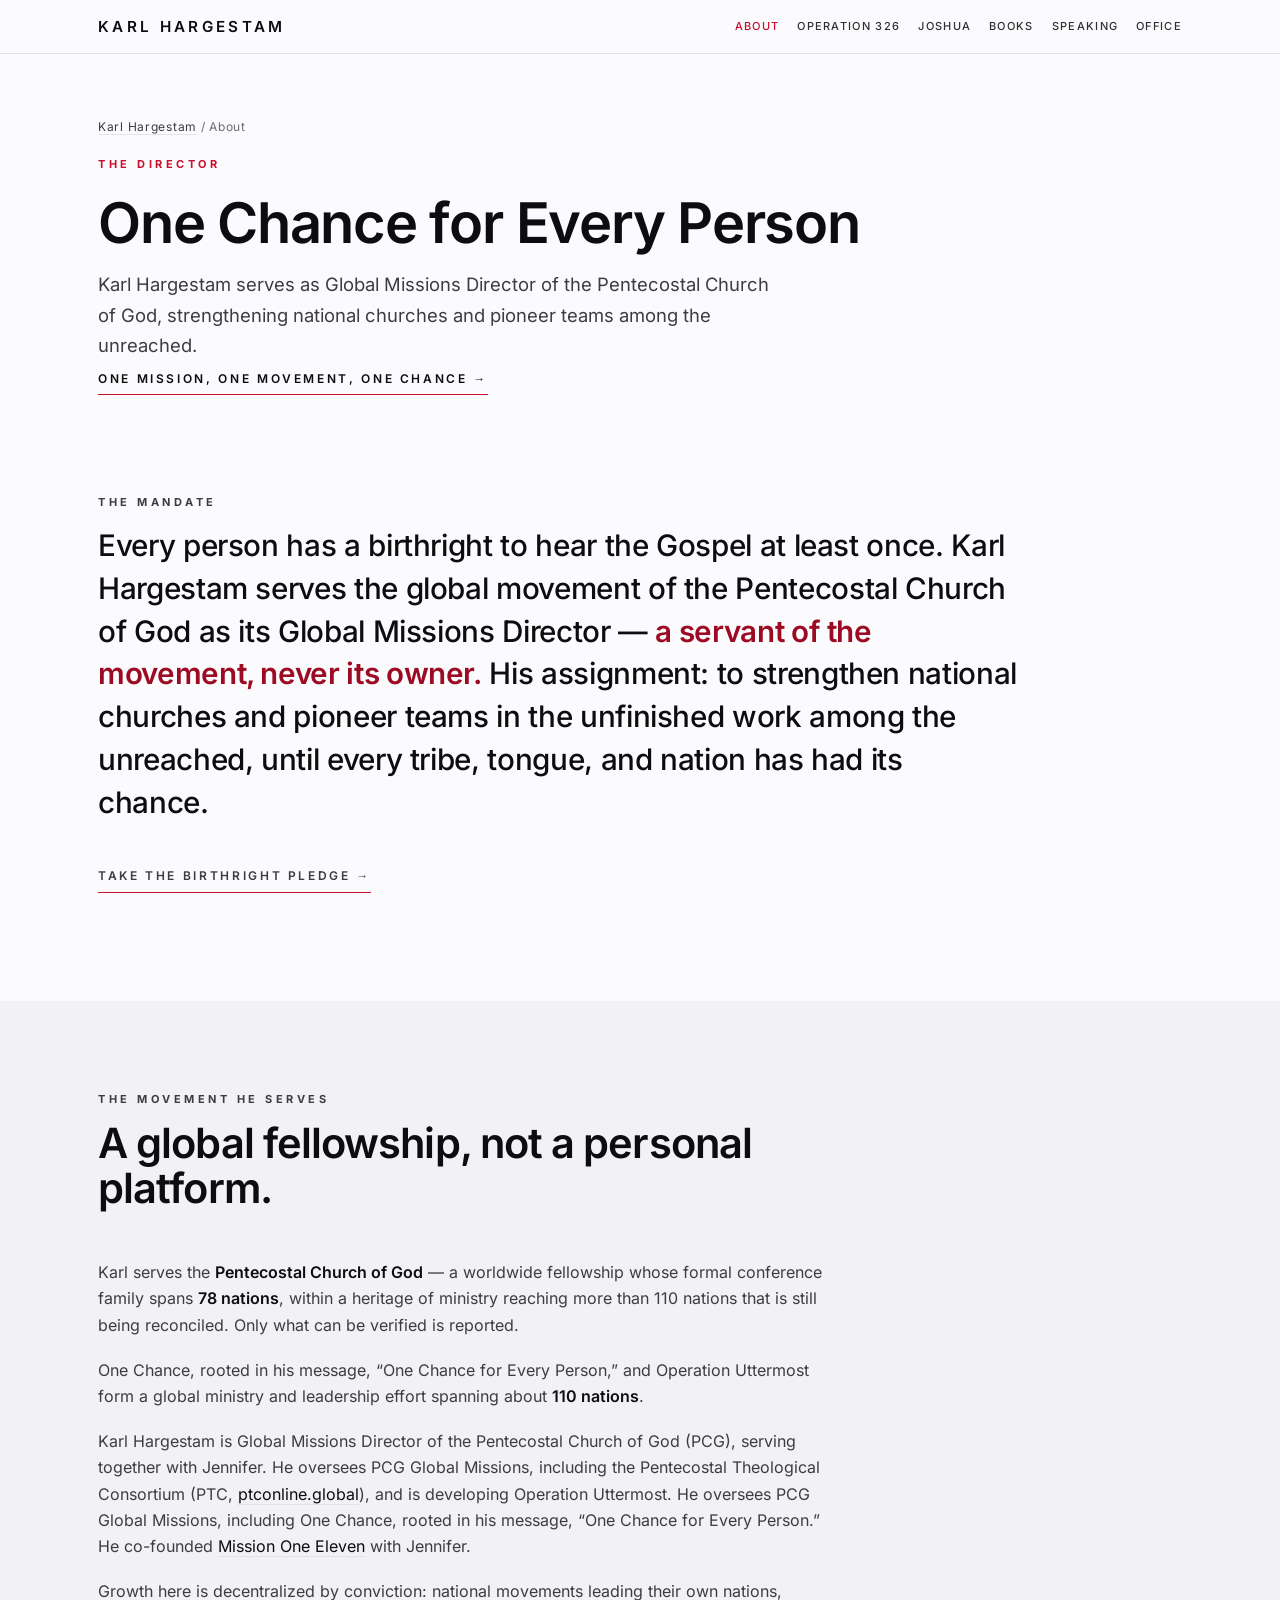
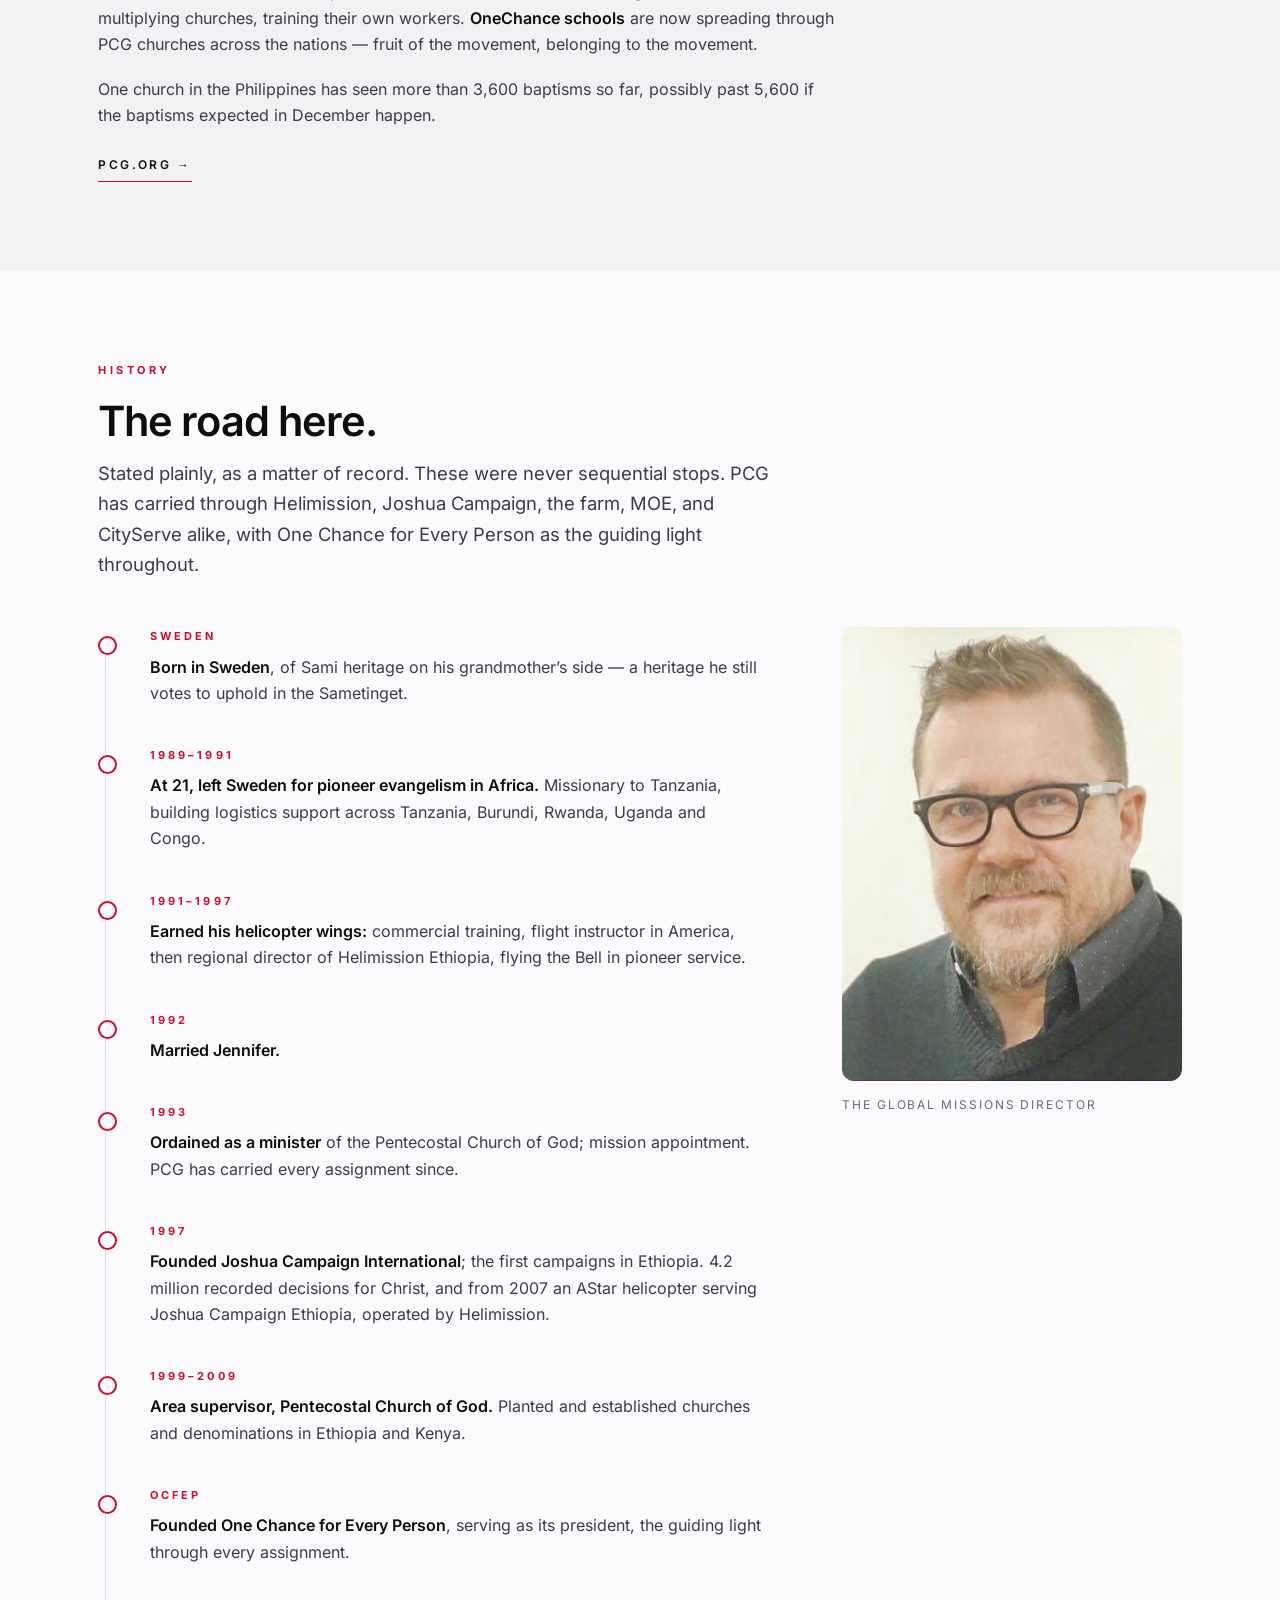
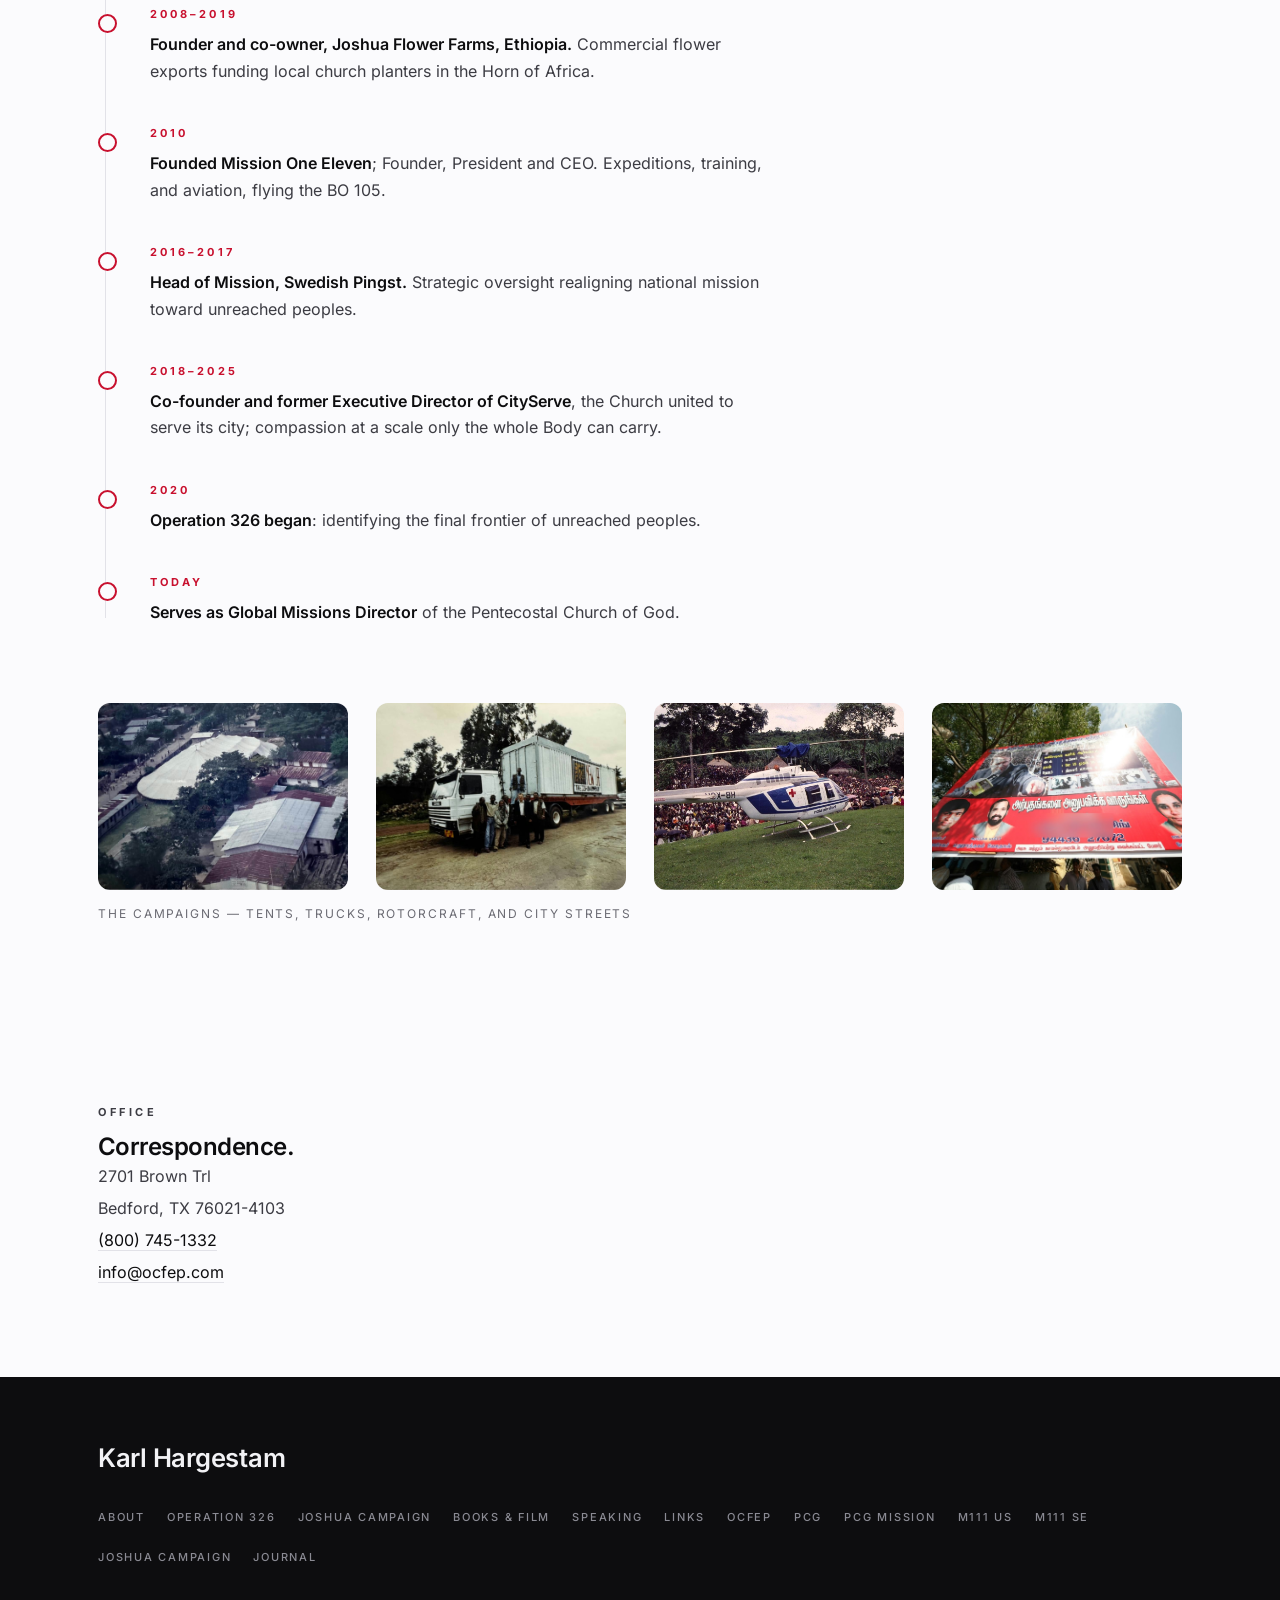
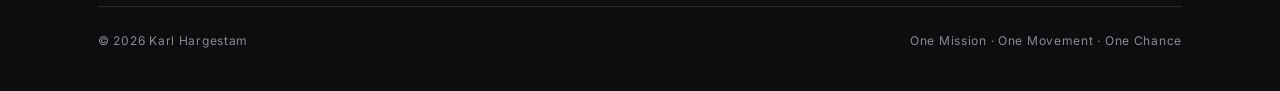
==== about/index.html @ c56a5cd9 "Add section pages and legacy path redirects Publish About, Operation 326, Joshua Campaign, Books and" ====
<!DOCTYPE html>
<html lang="en">
<head>
<meta charset="UTF-8">
<meta name="viewport" content="width=device-width, initial-scale=1.0">
<title>About Karl Hargestam — Global Missions Director</title>
<meta name="description" content="Karl Hargestam serves as Global Missions Director of the Pentecostal Church of God — a servant of the movement, never its owner.">
<link rel="canonical" href="https://www.karlhargestam.com/about/">
<meta property="og:type" content="website">
<meta property="og:title" content="About Karl Hargestam — Global Missions Director">
<meta property="og:description" content="Karl Hargestam serves as Global Missions Director of the Pentecostal Church of God — a servant of the movement, never its owner.">
<meta property="og:url" content="https://www.karlhargestam.com/about/">
<meta property="og:image" content="https://www.karlhargestam.com/assets/og-image.jpg">
<meta name="twitter:card" content="summary_large_image">
<meta name="twitter:title" content="About Karl Hargestam — Global Missions Director">
<meta name="twitter:description" content="Karl Hargestam serves as Global Missions Director of the Pentecostal Church of God — a servant of the movement, never its owner.">
<meta name="twitter:image" content="https://www.karlhargestam.com/assets/og-image.jpg">
<link rel="icon" href="data:image/svg+xml,%3Csvg xmlns='http://www.w3.org/2000/svg' viewBox='0 0 32 32'%3E%3Crect width='32' height='32' fill='%230d0d0f'/%3E%3Ctext x='16' y='23' font-family='-apple-system,Helvetica,Arial,sans-serif' font-size='19' font-weight='600' fill='%23fbfbfd' text-anchor='middle'%3EK%3C/text%3E%3C/svg%3E">
<link rel="preload" as="font" type="font/woff2" href="/fonts/inter-latin-56724408.woff2" crossorigin>
<style id="selfhosted-fonts">@font-face { font-family: 'Inter'; font-style: normal; font-weight: 400; font-display: swap; src: url(/fonts/inter-latin-ext-39529051.woff2) format('woff2'); unicode-range: U+0100-02BA, U+02BD-02C5, U+02C7-02CC, U+02CE-02D7, U+02DD-02FF, U+0304, U+0308, U+0329, U+1D00-1DBF, U+1E00-1E9F, U+1EF2-1EFF, U+2020, U+20A0-20AB, U+20AD-20C4, U+2113, U+2C60-2C7F, U+A720-A7FF; }@font-face { font-family: 'Inter'; font-style: normal; font-weight: 400; font-display: swap; src: url(/fonts/inter-latin-56724408.woff2) format('woff2'); unicode-range: U+0000-00FF, U+0131, U+0152-0153, U+02BB-02BC, U+02C6, U+02DA, U+02DC, U+0304, U+0308, U+0329, U+2000-206F, U+20AC, U+2122, U+2191, U+2193, U+2212, U+2215, U+FEFF, U+FFFD; }@font-face { font-family: 'Inter'; font-style: normal; font-weight: 500; font-display: swap; src: url(/fonts/inter-latin-ext-39529051.woff2) format('woff2'); unicode-range: U+0100-02BA, U+02BD-02C5, U+02C7-02CC, U+02CE-02D7, U+02DD-02FF, U+0304, U+0308, U+0329, U+1D00-1DBF, U+1E00-1E9F, U+1EF2-1EFF, U+2020, U+20A0-20AB, U+20AD-20C4, U+2113, U+2C60-2C7F, U+A720-A7FF; }@font-face { font-family: 'Inter'; font-style: normal; font-weight: 500; font-display: swap; src: url(/fonts/inter-latin-56724408.woff2) format('woff2'); unicode-range: U+0000-00FF, U+0131, U+0152-0153, U+02BB-02BC, U+02C6, U+02DA, U+02DC, U+0304, U+0308, U+0329, U+2000-206F, U+20AC, U+2122, U+2191, U+2193, U+2212, U+2215, U+FEFF, U+FFFD; }@font-face { font-family: 'Inter'; font-style: normal; font-weight: 600; font-display: swap; src: url(/fonts/inter-latin-ext-39529051.woff2) format('woff2'); unicode-range: U+0100-02BA, U+02BD-02C5, U+02C7-02CC, U+02CE-02D7, U+02DD-02FF, U+0304, U+0308, U+0329, U+1D00-1DBF, U+1E00-1E9F, U+1EF2-1EFF, U+2020, U+20A0-20AB, U+20AD-20C4, U+2113, U+2C60-2C7F, U+A720-A7FF; }@font-face { font-family: 'Inter'; font-style: normal; font-weight: 600; font-display: swap; src: url(/fonts/inter-latin-56724408.woff2) format('woff2'); unicode-range: U+0000-00FF, U+0131, U+0152-0153, U+02BB-02BC, U+02C6, U+02DA, U+02DC, U+0304, U+0308, U+0329, U+2000-206F, U+20AC, U+2122, U+2191, U+2193, U+2212, U+2215, U+FEFF, U+FFFD; }@font-face { font-family: 'Inter'; font-style: normal; font-weight: 700; font-display: swap; src: url(/fonts/inter-latin-ext-39529051.woff2) format('woff2'); unicode-range: U+0100-02BA, U+02BD-02C5, U+02C7-02CC, U+02CE-02D7, U+02DD-02FF, U+0304, U+0308, U+0329, U+1D00-1DBF, U+1E00-1E9F, U+1EF2-1EFF, U+2020, U+20A0-20AB, U+20AD-20C4, U+2113, U+2C60-2C7F, U+A720-A7FF; }@font-face { font-family: 'Inter'; font-style: normal; font-weight: 700; font-display: swap; src: url(/fonts/inter-latin-56724408.woff2) format('woff2'); unicode-range: U+0000-00FF, U+0131, U+0152-0153, U+02BB-02BC, U+02C6, U+02DA, U+02DC, U+0304, U+0308, U+0329, U+2000-206F, U+20AC, U+2122, U+2191, U+2193, U+2212, U+2215, U+FEFF, U+FFFD; }</style>
<link rel="stylesheet" href="/assets/interior.css">
<script type="application/ld+json">
{
  "@context": "https://schema.org",
  "@type": "Person",
  "@id": "https://www.karlhargestam.com/#person",
  "name": "Karl Hargestam",
  "jobTitle": "Global Missions Director",
  "worksFor": {
    "@id": "https://www.pcgmission.org/#organization"
  },
  "url": "https://www.karlhargestam.com/",
  "alternateName": "Karl Härgestam",
  "spouse": {
    "@type": "Person",
    "name": "Jennifer Hargestam"
  },
  "sameAs": [
    "https://about.me/hargestam",
    "https://www.linkedin.com/in/karl-hargestam-72327034",
    "https://www.pcgmission.org/",
    "https://www.pcg.org/about/leadership",
    "https://www.pcg.org/resource-library/assembly-2025-commissioning-the-hargestams",
    "https://hargestam.online/",
    "https://grokipedia.com/page/karl-hargestam",
    "https://ocfep.com/",
    "https://www.imdb.com/name/nm5412265/",
    "https://www.amazon.com/stores/author/B00IIVNT1K",
    "https://www.pcg.org/authors/karl-hargestam",
    "https://www.instagram.com/karlhargestam/",
    "https://www.theassignmentbooks.com/",
    "https://www.theassignmentshow.tv/"
  ],
  "subjectOf": {
    "@type": "TVSeries",
    "@id": "https://www.theassignmentshow.tv/#series",
    "name": "The Assignment: Ethiopia",
    "url": "https://www.theassignmentshow.tv/"
  },
  "description": "Karl Hargestam serves as Global Missions Director of the Pentecostal Church of God. One Mission. One Movement. One Chance."
}
</script>
<script type="application/ld+json">
{
  "@context": "https://schema.org",
  "@type": "Organization",
  "@id": "https://www.pcgmission.org/#organization",
  "name": "Pentecostal Church of God Global Missions",
  "url": "https://www.pcgmission.org/",
  "address": {
    "@type": "PostalAddress",
    "streetAddress": "2701 Brown Trl",
    "addressLocality": "Bedford",
    "addressRegion": "TX",
    "postalCode": "76021-4103",
    "addressCountry": "US"
  }
}
</script>
<script type="application/ld+json">
{
  "@context": "https://schema.org",
  "@type": "WebPage",
  "@id": "https://www.karlhargestam.com/about/#webpage",
  "url": "https://www.karlhargestam.com/about/",
  "name": "About Karl Hargestam — Global Missions Director",
  "description": "Karl Hargestam serves as Global Missions Director of the Pentecostal Church of God — a servant of the movement, never its owner.",
  "inLanguage": "en",
  "isPartOf": {
    "@id": "https://www.karlhargestam.com/#website"
  },
  "about": {
    "@id": "https://www.karlhargestam.com/#person"
  },
  "mainEntity": {
    "@id": "https://www.karlhargestam.com/#person"
  },
  "publisher": {
    "@id": "https://www.pcgmission.org/#organization"
  }
}
</script>
<script type="application/ld+json">
{
  "@context": "https://schema.org",
  "@type": "BreadcrumbList",
  "itemListElement": [
    {
      "@type": "ListItem",
      "position": 1,
      "name": "Karl Hargestam",
      "item": "https://www.karlhargestam.com/"
    },
    {
      "@type": "ListItem",
      "position": 2,
      "name": "About",
      "item": "https://www.karlhargestam.com/about/"
    }
  ]
}
</script>
</head>
<body>
<noscript><style>.reveal{opacity:1;transform:none}</style></noscript>
<nav class="solid" id="nav" aria-label="Primary"><div class="bar"><a class="brand" href="/">KARL HARGESTAM</a><div class="links"><a href="/about/" aria-current="page">About</a><a href="/operation-326/">Operation 326</a><a href="/joshua-campaign/">Joshua</a><a href="/books-and-film/">Books</a><a href="/speaking/">Speaking</a><a href="/#office">Office</a></div></div></nav>
<main>

<header class="pagehead">
  <div class="wrap">
    <p class="crumbs"><a href="/">Karl Hargestam</a> / About</p>
    <p class="kicker">The Director</p>
    <h1>One Chance for Every Person</h1>
    <p class="lede">Karl Hargestam serves as Global Missions Director of the Pentecostal Church of God, strengthening national churches and pioneer teams among the unreached.</p>
    <p><a class="textlink" href="/#charter">One Mission, One Movement, One Chance &rarr;</a></p>
  </div>
</header>
<section class="sec" id="mandate">
  <div class="wrap prose">
    <p class="kicker">The Mandate</p>
    <p class="big">Every person has a birthright to hear the Gospel at least once. Karl Hargestam serves the global movement of the Pentecostal Church of God as its Global Missions Director &mdash; <em>a servant of the movement, never its owner.</em> His assignment: to strengthen national churches and pioneer teams in the unfinished work among the unreached, until every tribe, tongue, and nation has had its chance.</p>
    <p><a class="textlink" href="https://www.pcg.org/missions/onechance#birthright" target="_blank" rel="noopener">Take the Birthright Pledge &rarr;</a></p>
  </div>
</section>
<section class="sec" id="movement" style="background:var(--paper-2)">
  <div class="wrap prose">
    <p class="kicker">The Movement He Serves</p>
    <div class="sec-head"><h2>A global fellowship, not a personal platform.</h2></div>
    <p class="reveal d1">Karl serves the <strong>Pentecostal Church of God</strong> &mdash; a worldwide fellowship whose formal conference family spans <strong>78 nations</strong>, within a heritage of ministry reaching more than 110 nations that is still being reconciled. Only what can be verified is reported.</p>
        <p class="reveal d1">One Chance, rooted in his message, &ldquo;One Chance for Every Person,&rdquo; and Operation Uttermost form a global ministry and leadership effort spanning about <strong>110 nations</strong>.</p>
        <p class="reveal d2">Karl Hargestam is Global Missions Director of the Pentecostal Church of God (PCG), serving together with Jennifer. He oversees PCG Global Missions, including the Pentecostal Theological Consortium (PTC, <a href="https://ptconline.global" target="_blank" rel="noopener">ptconline.global</a>), and is developing Operation Uttermost. He oversees PCG Global Missions, including One Chance, rooted in his message, &ldquo;One Chance for Every Person.&rdquo; He co-founded <a href="https://missiononeeleven.com/" target="_blank" rel="noopener">Mission One Eleven</a> with Jennifer.</p>
        <p class="reveal d2">Growth here is decentralized by conviction: national movements leading their own nations, multiplying churches, training their own workers. <strong>OneChance schools</strong> are now spreading through PCG churches across the nations &mdash; fruit of the movement, belonging to the movement.</p>
        <p class="reveal d2">One church in the Philippines has seen more than 3,600 baptisms so far, possibly past 5,600 if the baptisms expected in December happen.</p>
        
    <a class="textlink" href="https://pcg.org" target="_blank" rel="noopener">pcg.org &rarr;</a>
  </div>
</section>
<section class="sec history" id="history">
  <div class="wrap">
    <p class="kicker">History</p>
    <div class="sec-head">
      <h2>The road here.</h2>
      <p class="lede">Stated plainly, as a matter of record. These were never sequential stops. PCG has carried through Helimission, Joshua Campaign, the farm, MOE, and CityServe alike, with One Chance for Every Person as the guiding light throughout.</p>
    </div>
    <div class="hwrap">
      <div class="timeline">
      <div class="tl-item reveal"><p class="when">Sweden</p><p><strong>Born in Sweden</strong>, of Sami heritage on his grandmother&rsquo;s side &mdash; a heritage he still votes to uphold in the Sametinget.</p></div>
      <div class="tl-item reveal"><p class="when">1989&ndash;1991</p><p><strong>At 21, left Sweden for pioneer evangelism in Africa.</strong> Missionary to Tanzania, building logistics support across Tanzania, Burundi, Rwanda, Uganda and Congo.</p></div>
      <div class="tl-item reveal"><p class="when">1991&ndash;1997</p><p><strong>Earned his helicopter wings:</strong> commercial training, flight instructor in America, then regional director of Helimission Ethiopia, flying the Bell in pioneer service.</p></div><div class="tl-item reveal"><p class="when">1992</p><p><strong>Married Jennifer.</strong></p></div><div class="tl-item reveal"><p class="when">1993</p><p><strong>Ordained as a minister</strong> of the Pentecostal Church of God; mission appointment. PCG has carried every assignment since.</p></div>
      <div class="tl-item reveal"><p class="when">1997</p><p><strong>Founded Joshua Campaign International</strong>; the first campaigns in Ethiopia. 4.2 million recorded decisions for Christ, and from 2007 an AStar helicopter serving Joshua Campaign Ethiopia, operated by Helimission.</p></div><div class="tl-item reveal"><p class="when">1999&ndash;2009</p><p><strong>Area supervisor, Pentecostal Church of God.</strong> Planted and established churches and denominations in Ethiopia and Kenya.</p></div>
      <div class="tl-item reveal"><p class="when">OCFEP</p><p><strong>Founded One Chance for Every Person</strong>, serving as its president, the guiding light through every assignment.</p></div>
      <div class="tl-item reveal"><p class="when">2008&ndash;2019</p><p><strong>Founder and co-owner, Joshua Flower Farms, Ethiopia.</strong> Commercial flower exports funding local church planters in the Horn of Africa.</p></div><div class="tl-item reveal"><p class="when">2010</p><p><strong>Founded Mission One Eleven</strong>; Founder, President and CEO. Expeditions, training, and aviation, flying the BO&nbsp;105.</p></div><div class="tl-item reveal"><p class="when">2016&ndash;2017</p><p><strong>Head of Mission, Swedish Pingst.</strong> Strategic oversight realigning national mission toward unreached peoples.</p></div>
      <div class="tl-item reveal"><p class="when">2018&ndash;2025</p><p><strong>Co-founder and former Executive Director of CityServe</strong>, the Church united to serve its city; compassion at a scale only the whole Body can carry.</p></div>
      <div class="tl-item reveal"><p class="when">2020</p><p><strong>Operation 326 began</strong>: identifying the final frontier of unreached peoples.</p></div>
      <div class="tl-item reveal"><p class="when">Today</p><p><strong>Serves as Global Missions Director</strong> of the Pentecostal Church of God.</p></div>
    </div>
      
      <div>
        <div class="frame portrait"><picture><source type="image/avif" srcset="/assets/portrait-warm-720.avif 720w, /assets/portrait-warm-1000.avif 1000w" sizes="(max-width: 600px) 92vw, 1000px"><img src="/assets/portrait-warm.jpg" width="1000" height="775" alt="Karl Hargestam, Global Missions Director, Pentecostal Church of God" loading="lazy"></picture></div>
        <p class="caption">The Global Missions Director</p>
      </div>
    </div>
    <div class="strip">
      <div class="frame reveal"><picture><source type="image/avif" srcset="/assets/hist-tent-720.avif 720w, /assets/hist-tent-1179.avif 1179w" sizes="(max-width: 600px) 92vw, 1179px"><img src="/assets/hist-tent.jpg" width="1179" height="856" alt="A campaign tent beside a local church" loading="lazy"></picture></div>
      <div class="frame reveal d1"><picture><source type="image/avif" srcset="/assets/hist-truck-720.avif 720w, /assets/hist-truck-1179.avif 1179w" sizes="(max-width: 600px) 92vw, 1179px"><img src="/assets/hist-truck.jpg" width="1179" height="885" alt="Early Joshua Campaign sound-stage truck" loading="lazy"></picture></div>
      <div class="frame reveal d2"><picture><source type="image/avif" srcset="/assets/heli-heritage-field-720.avif 720w, /assets/heli-heritage-field-1179.avif 1179w" sizes="(max-width: 600px) 92vw, 1179px"><img src="/assets/heli-heritage-field.jpg" width="1179" height="727" alt="A helicopter landing among a field crowd" loading="lazy"></picture></div>
      <div class="frame reveal d3"><picture><source type="image/avif" srcset="/assets/billboard-tamil-720.avif 720w, /assets/billboard-tamil-1179.avif 1179w" sizes="(max-width: 600px) 92vw, 1179px"><img src="/assets/billboard-tamil.jpg" width="1179" height="786" alt="A campaign billboard in India" loading="lazy"></picture></div>
    </div>
    
    <p class="caption reveal">The campaigns &mdash; tents, trucks, rotorcraft, and city streets</p>
  </div>
</section>
<section class="sec" id="office">
  <div class="wrap prose">
    <p class="kicker">Office</p>
    <h2>Correspondence.</h2>
    <address>
      2701 Brown Trl<br>
      Bedford, TX 76021-4103<br>
      <a href="tel:+18007451332">(800) 745-1332</a><br>
      <a href="mailto:info@ocfep.com">info@ocfep.com</a>
    </address>
  </div>
</section>

</main>
<footer>
  <div class="wrap">
    <div class="top">
      <p class="fname">Karl Hargestam</p>
      <div class="flinks"><a href="/about/">About</a><a href="/operation-326/">Operation 326</a><a href="/joshua-campaign/">Joshua Campaign</a><a href="/books-and-film/">Books &amp; Film</a><a href="/speaking/">Speaking</a><a href="/links/">Links</a><a href="https://ocfep.com" target="_blank" rel="noopener">OCFEP</a><a href="https://pcg.org" target="_blank" rel="noopener">PCG</a><a href="https://www.pcgmission.org/" target="_blank" rel="noopener">PCG Mission</a><a href="https://missiononeeleven.com/" target="_blank" rel="noopener">M111 US</a><a href="https://missiononeeleven.se" target="_blank" rel="noopener">M111 SE</a><a href="https://joshuacampaign.com" target="_blank" rel="noopener">Joshua Campaign</a><a href="https://hargestam.online/" target="_blank" rel="noopener">Journal</a></div>
    </div>
    <div class="base">
      <span>&copy; <span id="yr">2026</span> Karl Hargestam</span>
      <span>One Mission &middot; One Movement &middot; One Chance</span>
    </div>
  </div>
</footer>
<script>
(function(){
  var io=new IntersectionObserver(function(es){es.forEach(function(e){if(e.isIntersecting){e.target.classList.add('in');io.unobserve(e.target);}})},{threshold:.12,rootMargin:'0px 0px -6% 0px'});
  document.querySelectorAll('.reveal').forEach(function(el){io.observe(el);});
  var yr=document.getElementById('yr'); if(yr) yr.textContent=new Date().getFullYear();
})();
</script>
</body>
</html>
---- assets/interior.css ----
:root{
  --ink:#0d0d0f; --ink-soft:#3c3c43; --muted:#6b6b73;
  --paper:#fbfbfd; --paper-2:#f2f2f5; --line:#e2e2e8;
  --red:#c8102e; --red-deep:#9c0b23;
  --sans:-apple-system,BlinkMacSystemFont,'SF Pro Display','SF Pro Text','Inter','Helvetica Neue',Arial,sans-serif;
  --maxw:1180px;
}
*{margin:0;padding:0;box-sizing:border-box}
html{scroll-behavior:smooth;-webkit-text-size-adjust:100%}
body{background:var(--paper);color:var(--ink);font-family:var(--sans);font-weight:400;line-height:1.65;font-size:16px;-webkit-font-smoothing:antialiased;text-rendering:optimizeLegibility}
::selection{background:var(--red);color:#fff}
img{display:block;max-width:100%}
picture{display:contents}
a{color:inherit}
a:focus-visible{outline:2px solid var(--red);outline-offset:3px}
.wrap{max-width:var(--maxw);margin:0 auto;padding:0 clamp(20px,4vw,48px)}
.kicker{font-size:11px;font-weight:700;letter-spacing:.32em;text-transform:uppercase;color:var(--red);margin-bottom:20px}
h1,h2,h3{font-weight:600;letter-spacing:-.022em;line-height:1.08}
.sec{padding:clamp(48px,7vw,100px) 0}
.pagehead{padding:clamp(28px,5vw,64px) 0 8px}
.pagehead h1{font-size:clamp(2.1rem,5vw,3.5rem);max-width:920px;margin-bottom:16px}
.pagehead .lede,.sec-head p.lede{font-size:clamp(1rem,1.5vw,1.15rem);color:var(--ink-soft);max-width:680px}
.sec-head{max-width:820px;margin-bottom:clamp(28px,4vw,48px)}
.sec-head h2{font-size:clamp(1.7rem,3.5vw,2.6rem);margin-bottom:14px}
.crumbs{font-size:12px;letter-spacing:.06em;color:var(--muted);margin-bottom:18px}
.crumbs a{color:var(--ink-soft);text-decoration:none;border-bottom:1px solid var(--line)}
.rule{width:48px;height:2px;background:var(--red);margin:22px 0}
.prose p{margin-bottom:1.15em;color:var(--ink-soft);max-width:740px}
.prose p strong{color:var(--ink);font-weight:600}
.prose .big{font-size:clamp(1.25rem,2.4vw,1.85rem);line-height:1.45;font-weight:500;letter-spacing:-.012em;max-width:920px;color:var(--ink)}
.prose .big em{font-style:normal;font-weight:600;color:var(--red-deep)}
.prose a:not(.textlink):not(.go){color:var(--ink);border-bottom:1px solid var(--line);text-decoration:none}
.prose a:not(.textlink):not(.go):hover{color:var(--red)}

nav.solid{position:sticky;top:0;z-index:1000;background:rgba(251,251,253,.92);-webkit-backdrop-filter:saturate(1.8) blur(18px);backdrop-filter:saturate(1.8) blur(18px);box-shadow:0 1px 0 var(--line)}
nav.solid .bar{max-width:var(--maxw);margin:0 auto;padding:14px clamp(20px,4vw,48px);display:flex;justify-content:space-between;align-items:center;gap:18px}
nav.solid .brand{font-size:.95rem;font-weight:600;letter-spacing:.22em;color:var(--ink);text-decoration:none}
nav.solid .links{display:flex;flex-wrap:wrap;justify-content:flex-end;gap:clamp(8px,1.4vw,18px);row-gap:4px}
nav.solid .links a{color:var(--ink);text-decoration:none;font-size:11px;font-weight:500;letter-spacing:.12em;text-transform:uppercase;opacity:.85}
nav.solid .links a:hover,nav.solid .links a[aria-current="page"]{opacity:1;color:var(--red)}
@media(max-width:760px){nav.solid .links{display:none}}

.frame{position:relative;overflow:hidden;background:#111;border-radius:12px}
.frame img,.frame video{width:100%;height:100%;object-fit:cover;display:block}
.frame.tall{aspect-ratio:4/4.6}
.frame.wide{aspect-ratio:16/11.5}
.frame.portrait{aspect-ratio:3/4}
.frame.teamframe{aspect-ratio:16/9}
.caption{font-size:12px;letter-spacing:.16em;text-transform:uppercase;color:var(--muted);margin-top:14px}
.textlink{display:inline-block;margin-top:8px;font-size:12px;font-weight:600;letter-spacing:.22em;text-transform:uppercase;text-decoration:none;border-bottom:1px solid var(--red);padding-bottom:6px}
.textlink:hover{color:var(--red)}
a.go{display:inline-block;margin:14px 22px 0 0;font-size:11px;font-weight:600;letter-spacing:.2em;text-transform:uppercase;text-decoration:none;color:var(--ink)}
a.go:hover{color:var(--red)}
.duo{display:grid;grid-template-columns:7fr 5fr;gap:clamp(14px,2.4vw,28px);margin-top:28px}
@media(max-width:760px){.duo{grid-template-columns:1fr}}
.pair{display:grid;grid-template-columns:1fr 1fr;gap:clamp(14px,2.6vw,28px);margin-top:28px}
@media(max-width:700px){.pair{grid-template-columns:1fr}}
.pair .frame{aspect-ratio:4/3}

.timeline{position:relative;max-width:860px}
.timeline:before{content:"";position:absolute;left:7px;top:8px;bottom:8px;width:1px;background:var(--line)}
.tl-item{position:relative;padding:0 0 40px 52px}
.tl-item:last-child{padding-bottom:0}
.tl-item:before{content:"";position:absolute;left:0;top:9px;width:15px;height:15px;border-radius:50%;background:var(--paper);border:2px solid var(--red)}
.tl-item .when{font-size:11px;font-weight:700;letter-spacing:.28em;text-transform:uppercase;color:var(--red);margin-bottom:8px}
.tl-item p{color:var(--ink-soft);max-width:640px}
.tl-item p strong{color:var(--ink);font-weight:600}
.history .hwrap{display:grid;grid-template-columns:1fr 340px;gap:clamp(36px,6vw,80px);align-items:start}
@media(max-width:900px){.history .hwrap{grid-template-columns:1fr;max-width:560px}}
.history .strip{display:grid;grid-template-columns:repeat(4,1fr);gap:clamp(14px,2.4vw,28px);margin-top:clamp(44px,6vw,80px)}
@media(max-width:900px){.history .strip{grid-template-columns:repeat(2,1fr)}}
@media(max-width:560px){.history .strip{grid-template-columns:1fr}}
.history .strip .frame{aspect-ratio:4/3}

.films{background:#0d0d0f;color:#f2f2f5}
.films .sec-head p.lede,.films .prose p{color:#b9b9c2}
.films .kicker{color:#e8aab2}
.film-grid{display:grid;grid-template-columns:repeat(3,1fr);gap:clamp(18px,3vw,36px)}
@media(max-width:900px){.film-grid{grid-template-columns:1fr;max-width:640px}}
.film .screen{position:relative;aspect-ratio:16/9;background:#000;overflow:hidden;border-radius:12px}
.film .screen iframe{position:absolute;inset:0;width:100%;height:100%;border:0}
.film h3{font-size:1.15rem;margin:16px 0 4px;color:#fff}
.film .ep{font-size:11px;letter-spacing:.26em;text-transform:uppercase;color:#8a8a93}
.films .more{margin-top:44px}
.films .textlink{color:#f2f2f5}

.doors .row{display:grid;grid-template-columns:repeat(3,1fr);gap:clamp(14px,2.6vw,28px)}
@media(max-width:900px){.doors .row{grid-template-columns:repeat(2,1fr)}}
@media(max-width:600px){.doors .row{grid-template-columns:1fr}}
.doors .frame{aspect-ratio:4/4.2}
.doors .note{margin-top:32px;font-size:clamp(1.05rem,2vw,1.3rem);font-weight:500;letter-spacing:-.01em;color:var(--muted);max-width:580px}

address{font-style:normal;color:var(--ink-soft);line-height:2}
address a{color:var(--ink);text-decoration:none;border-bottom:1px solid var(--line)}

footer{background:var(--ink);color:#8a8a93;padding:60px 0 40px}
footer .top{display:flex;justify-content:space-between;align-items:flex-end;gap:28px;flex-wrap:wrap;margin-bottom:40px}
footer .fname{font-size:1.6rem;font-weight:600;letter-spacing:-.01em;color:#f2f2f5}
footer .flinks{display:flex;gap:22px;flex-wrap:wrap}
footer .flinks a{color:#8a8a93;text-decoration:none;font-size:11px;font-weight:500;letter-spacing:.16em;text-transform:uppercase}
footer .flinks a:hover{color:#f2f2f5}
footer .base{border-top:1px solid #2c2c30;padding-top:24px;display:flex;justify-content:space-between;gap:16px;flex-wrap:wrap;font-size:12px;letter-spacing:.06em}

.reveal{opacity:0;transform:translateY(26px);transition:opacity .8s cubic-bezier(.2,.6,.2,1),transform .8s cubic-bezier(.2,.6,.2,1)}
.reveal.in{opacity:1;transform:none}
@media(prefers-reduced-motion:reduce){
  .reveal{opacity:1;transform:none;transition:none}
  html{scroll-behavior:auto}
}
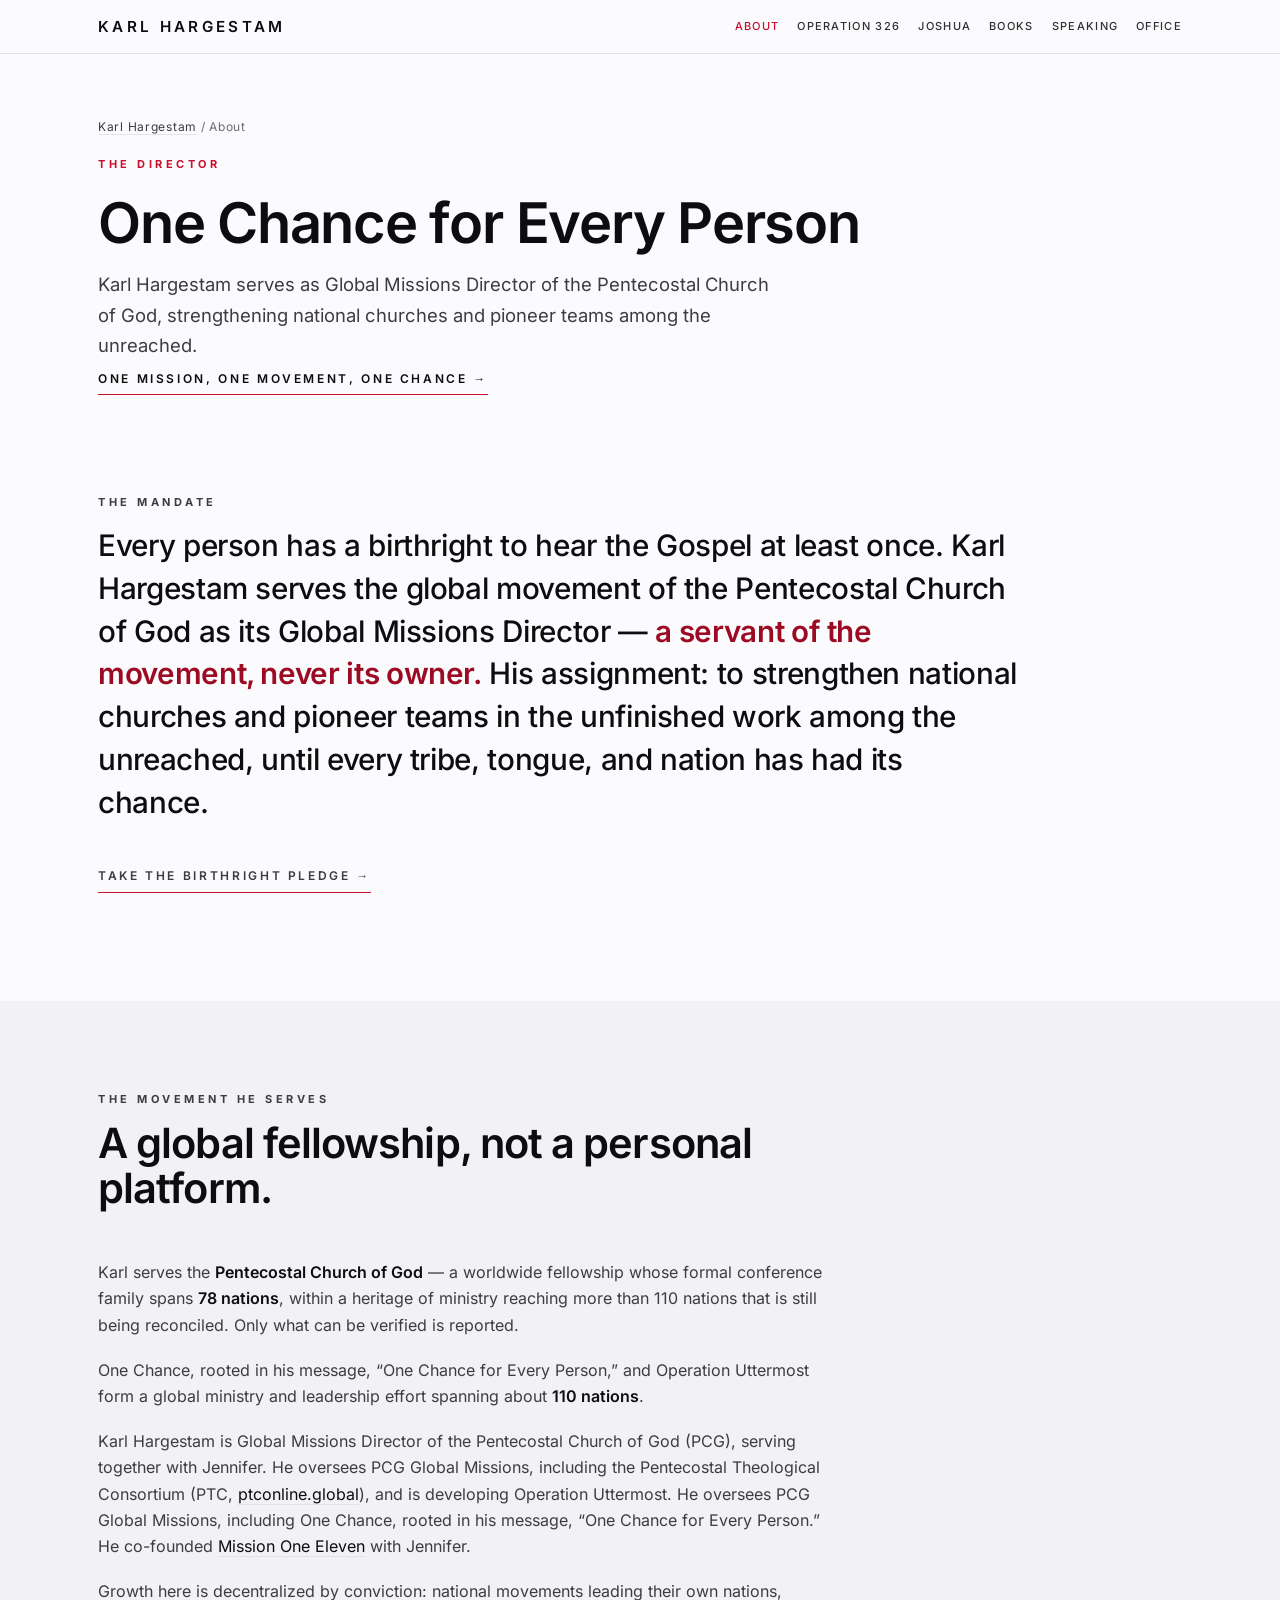
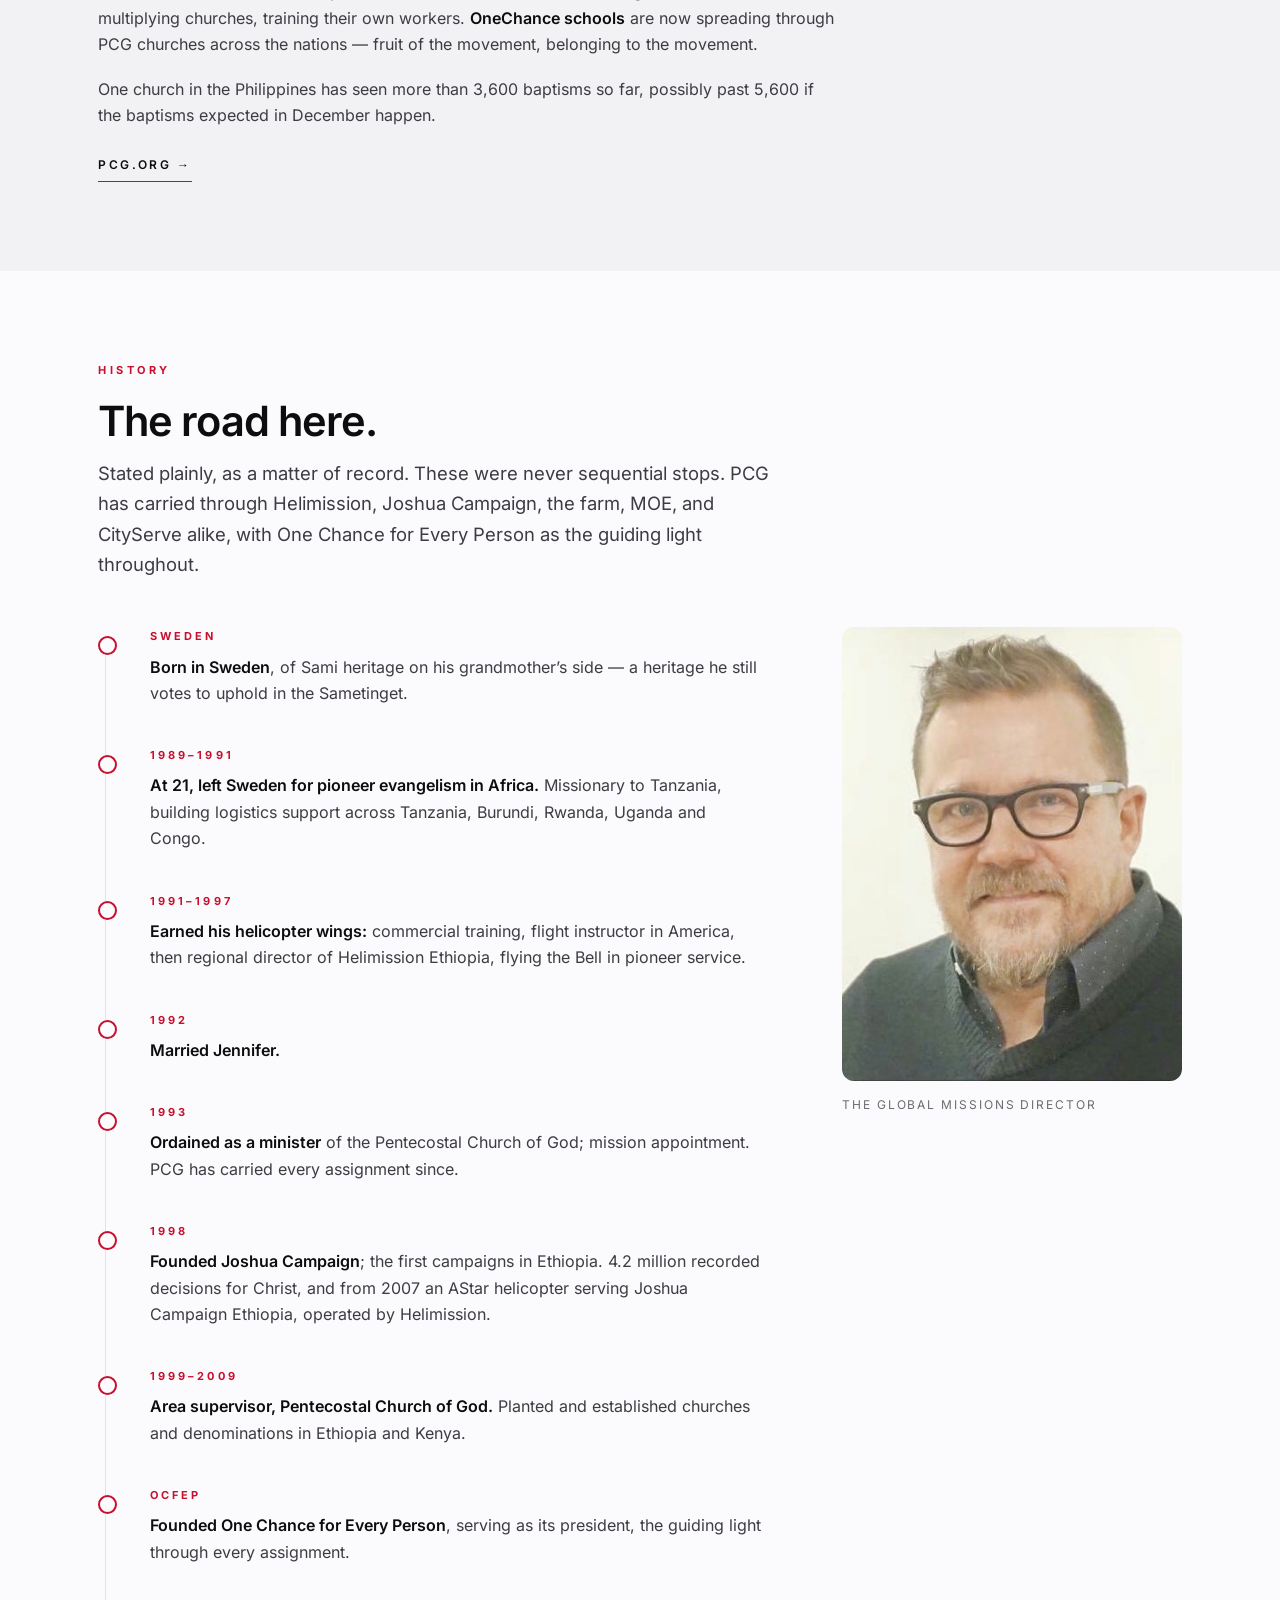
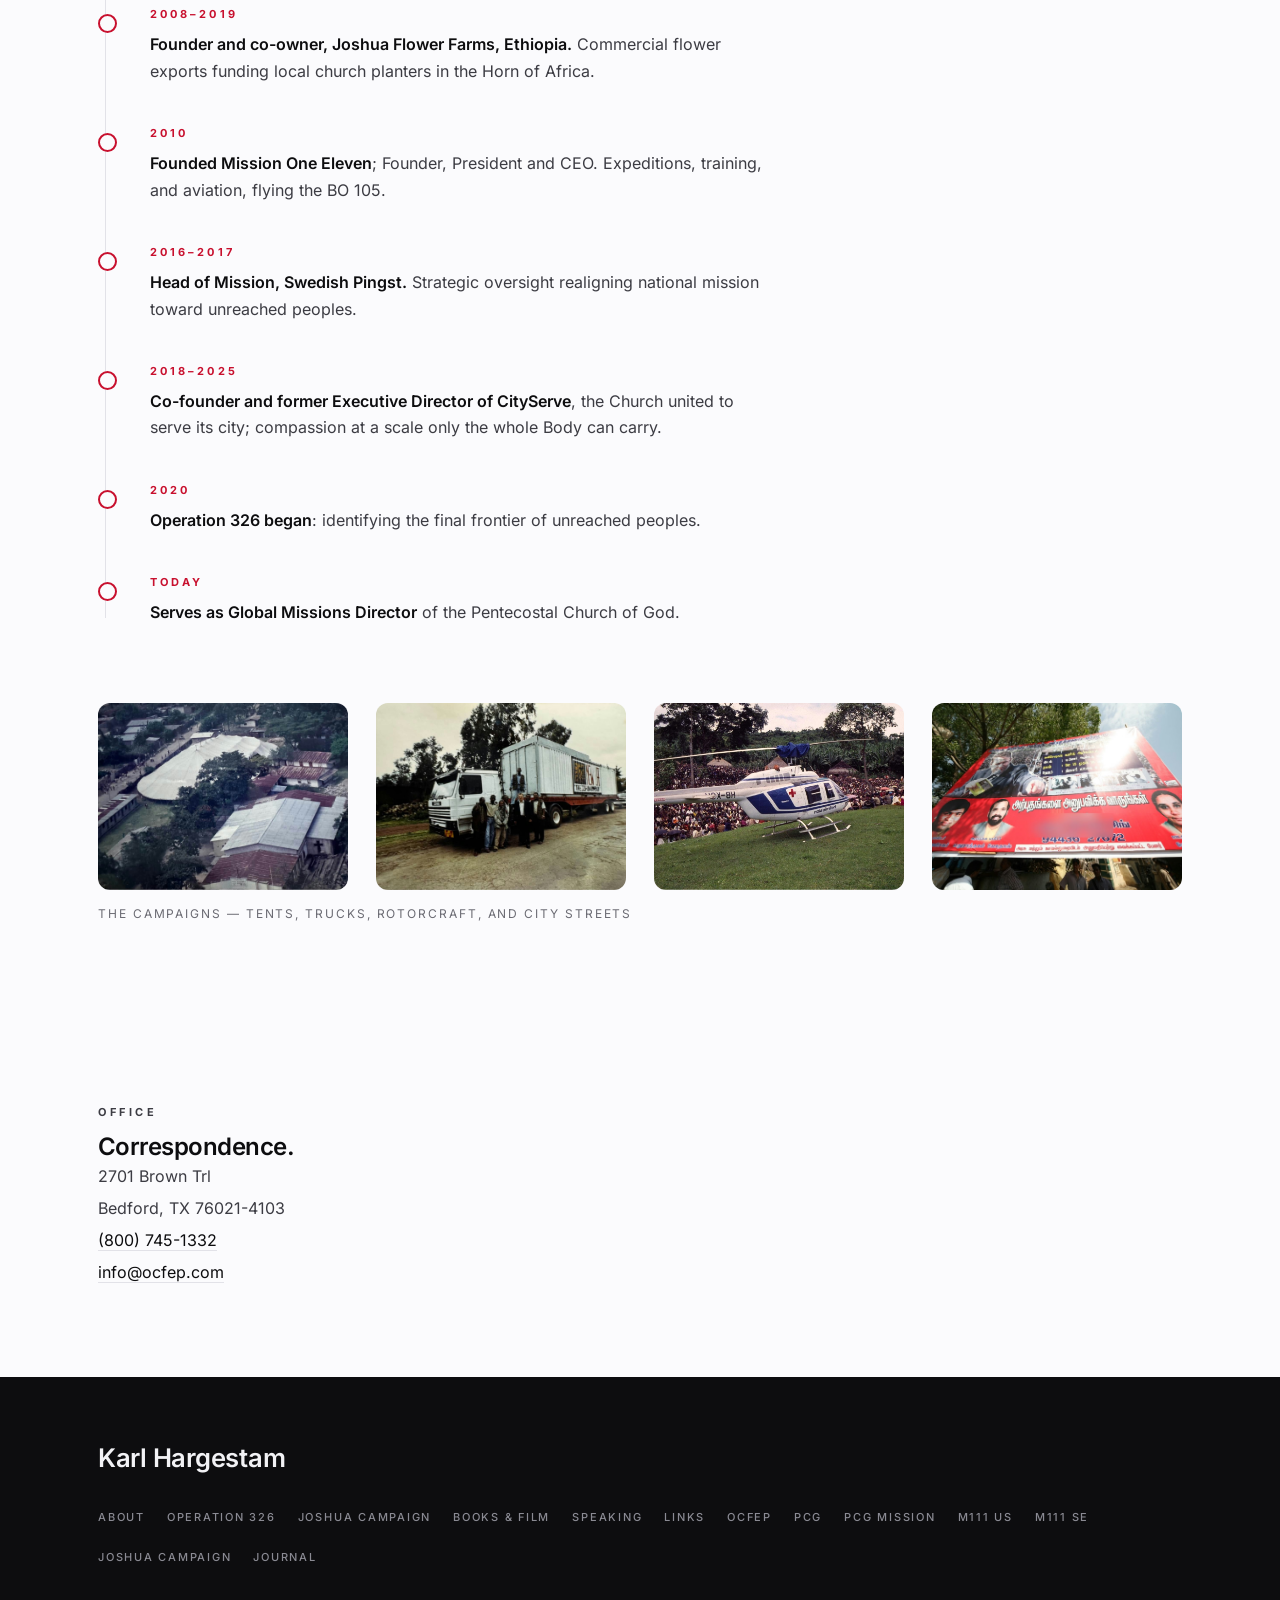
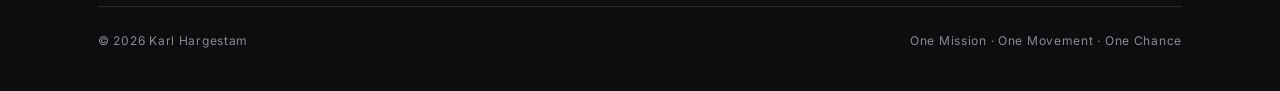
==== commit a810513c: "Joshua Campaign: began in Ethiopia in 1998; drop retired JCI entity name" ====
--- a/about/index.html
+++ b/about/index.html
@@ -15,7 +15,7 @@
 <meta name="twitter:title" content="About Karl Hargestam — Global Missions Director">
 <meta name="twitter:description" content="Karl Hargestam serves as Global Missions Director of the Pentecostal Church of God — a servant of the movement, never its owner.">
 <meta name="twitter:image" content="https://www.karlhargestam.com/assets/og-image.jpg">
-<link rel="icon" href="data:image/svg+xml,%3Csvg xmlns='http://www.w3.org/2000/svg' viewBox='0 0 32 32'%3E%3Crect width='32' height='32' fill='%230d0d0f'/%3E%3Ctext x='16' y='23' font-family='-apple-system,Helvetica,Arial,sans-serif' font-size='19' font-weight='600' fill='%23fbfbfd' text-anchor='middle'%3EK%3C/text%3E%3C/svg%3E">
+<link rel="icon" href="data:image/svg+xml,%3Csvg xmlns='http://www.w3.org/2000/svg' viewBox='0 0 32 32'%3E%3Crect width='32' height='32' fill='%230d0d0f'/%3E%3Ctext x='16' y='23' font-family='-apple-system,Helvetica,Arial,sans-serif' font-size='19' font-weight='600' fill='%23fbfbfd' text-anchor='middle'%3EK%3C/text%3E%3C/svg%3E"><link rel="icon" href="/favicon.ico" sizes="any"><link rel="apple-touch-icon" href="/apple-touch-icon.png">
 <link rel="preload" as="font" type="font/woff2" href="/fonts/inter-latin-56724408.woff2" crossorigin>
 <style id="selfhosted-fonts">@font-face { font-family: 'Inter'; font-style: normal; font-weight: 400; font-display: swap; src: url(/fonts/inter-latin-ext-39529051.woff2) format('woff2'); unicode-range: U+0100-02BA, U+02BD-02C5, U+02C7-02CC, U+02CE-02D7, U+02DD-02FF, U+0304, U+0308, U+0329, U+1D00-1DBF, U+1E00-1E9F, U+1EF2-1EFF, U+2020, U+20A0-20AB, U+20AD-20C4, U+2113, U+2C60-2C7F, U+A720-A7FF; }@font-face { font-family: 'Inter'; font-style: normal; font-weight: 400; font-display: swap; src: url(/fonts/inter-latin-56724408.woff2) format('woff2'); unicode-range: U+0000-00FF, U+0131, U+0152-0153, U+02BB-02BC, U+02C6, U+02DA, U+02DC, U+0304, U+0308, U+0329, U+2000-206F, U+20AC, U+2122, U+2191, U+2193, U+2212, U+2215, U+FEFF, U+FFFD; }@font-face { font-family: 'Inter'; font-style: normal; font-weight: 500; font-display: swap; src: url(/fonts/inter-latin-ext-39529051.woff2) format('woff2'); unicode-range: U+0100-02BA, U+02BD-02C5, U+02C7-02CC, U+02CE-02D7, U+02DD-02FF, U+0304, U+0308, U+0329, U+1D00-1DBF, U+1E00-1E9F, U+1EF2-1EFF, U+2020, U+20A0-20AB, U+20AD-20C4, U+2113, U+2C60-2C7F, U+A720-A7FF; }@font-face { font-family: 'Inter'; font-style: normal; font-weight: 500; font-display: swap; src: url(/fonts/inter-latin-56724408.woff2) format('woff2'); unicode-range: U+0000-00FF, U+0131, U+0152-0153, U+02BB-02BC, U+02C6, U+02DA, U+02DC, U+0304, U+0308, U+0329, U+2000-206F, U+20AC, U+2122, U+2191, U+2193, U+2212, U+2215, U+FEFF, U+FFFD; }@font-face { font-family: 'Inter'; font-style: normal; font-weight: 600; font-display: swap; src: url(/fonts/inter-latin-ext-39529051.woff2) format('woff2'); unicode-range: U+0100-02BA, U+02BD-02C5, U+02C7-02CC, U+02CE-02D7, U+02DD-02FF, U+0304, U+0308, U+0329, U+1D00-1DBF, U+1E00-1E9F, U+1EF2-1EFF, U+2020, U+20A0-20AB, U+20AD-20C4, U+2113, U+2C60-2C7F, U+A720-A7FF; }@font-face { font-family: 'Inter'; font-style: normal; font-weight: 600; font-display: swap; src: url(/fonts/inter-latin-56724408.woff2) format('woff2'); unicode-range: U+0000-00FF, U+0131, U+0152-0153, U+02BB-02BC, U+02C6, U+02DA, U+02DC, U+0304, U+0308, U+0329, U+2000-206F, U+20AC, U+2122, U+2191, U+2193, U+2212, U+2215, U+FEFF, U+FFFD; }@font-face { font-family: 'Inter'; font-style: normal; font-weight: 700; font-display: swap; src: url(/fonts/inter-latin-ext-39529051.woff2) format('woff2'); unicode-range: U+0100-02BA, U+02BD-02C5, U+02C7-02CC, U+02CE-02D7, U+02DD-02FF, U+0304, U+0308, U+0329, U+1D00-1DBF, U+1E00-1E9F, U+1EF2-1EFF, U+2020, U+20A0-20AB, U+20AD-20C4, U+2113, U+2C60-2C7F, U+A720-A7FF; }@font-face { font-family: 'Inter'; font-style: normal; font-weight: 700; font-display: swap; src: url(/fonts/inter-latin-56724408.woff2) format('woff2'); unicode-range: U+0000-00FF, U+0131, U+0152-0153, U+02BB-02BC, U+02C6, U+02DA, U+02DC, U+0304, U+0308, U+0329, U+2000-206F, U+20AC, U+2122, U+2191, U+2193, U+2212, U+2215, U+FEFF, U+FFFD; }</style>
 <link rel="stylesheet" href="/assets/interior.css">
@@ -167,7 +167,7 @@
       <div class="tl-item reveal"><p class="when">Sweden</p><p><strong>Born in Sweden</strong>, of Sami heritage on his grandmother&rsquo;s side &mdash; a heritage he still votes to uphold in the Sametinget.</p></div>
       <div class="tl-item reveal"><p class="when">1989&ndash;1991</p><p><strong>At 21, left Sweden for pioneer evangelism in Africa.</strong> Missionary to Tanzania, building logistics support across Tanzania, Burundi, Rwanda, Uganda and Congo.</p></div>
       <div class="tl-item reveal"><p class="when">1991&ndash;1997</p><p><strong>Earned his helicopter wings:</strong> commercial training, flight instructor in America, then regional director of Helimission Ethiopia, flying the Bell in pioneer service.</p></div><div class="tl-item reveal"><p class="when">1992</p><p><strong>Married Jennifer.</strong></p></div><div class="tl-item reveal"><p class="when">1993</p><p><strong>Ordained as a minister</strong> of the Pentecostal Church of God; mission appointment. PCG has carried every assignment since.</p></div>
-      <div class="tl-item reveal"><p class="when">1997</p><p><strong>Founded Joshua Campaign International</strong>; the first campaigns in Ethiopia. 4.2 million recorded decisions for Christ, and from 2007 an AStar helicopter serving Joshua Campaign Ethiopia, operated by Helimission.</p></div><div class="tl-item reveal"><p class="when">1999&ndash;2009</p><p><strong>Area supervisor, Pentecostal Church of God.</strong> Planted and established churches and denominations in Ethiopia and Kenya.</p></div>
+      <div class="tl-item reveal"><p class="when">1998</p><p><strong>Founded Joshua Campaign</strong>; the first campaigns in Ethiopia. 4.2 million recorded decisions for Christ, and from 2007 an AStar helicopter serving Joshua Campaign Ethiopia, operated by Helimission.</p></div><div class="tl-item reveal"><p class="when">1999&ndash;2009</p><p><strong>Area supervisor, Pentecostal Church of God.</strong> Planted and established churches and denominations in Ethiopia and Kenya.</p></div>
       <div class="tl-item reveal"><p class="when">OCFEP</p><p><strong>Founded One Chance for Every Person</strong>, serving as its president, the guiding light through every assignment.</p></div>
       <div class="tl-item reveal"><p class="when">2008&ndash;2019</p><p><strong>Founder and co-owner, Joshua Flower Farms, Ethiopia.</strong> Commercial flower exports funding local church planters in the Horn of Africa.</p></div><div class="tl-item reveal"><p class="when">2010</p><p><strong>Founded Mission One Eleven</strong>; Founder, President and CEO. Expeditions, training, and aviation, flying the BO&nbsp;105.</p></div><div class="tl-item reveal"><p class="when">2016&ndash;2017</p><p><strong>Head of Mission, Swedish Pingst.</strong> Strategic oversight realigning national mission toward unreached peoples.</p></div>
       <div class="tl-item reveal"><p class="when">2018&ndash;2025</p><p><strong>Co-founder and former Executive Director of CityServe</strong>, the Church united to serve its city; compassion at a scale only the whole Body can carry.</p></div>
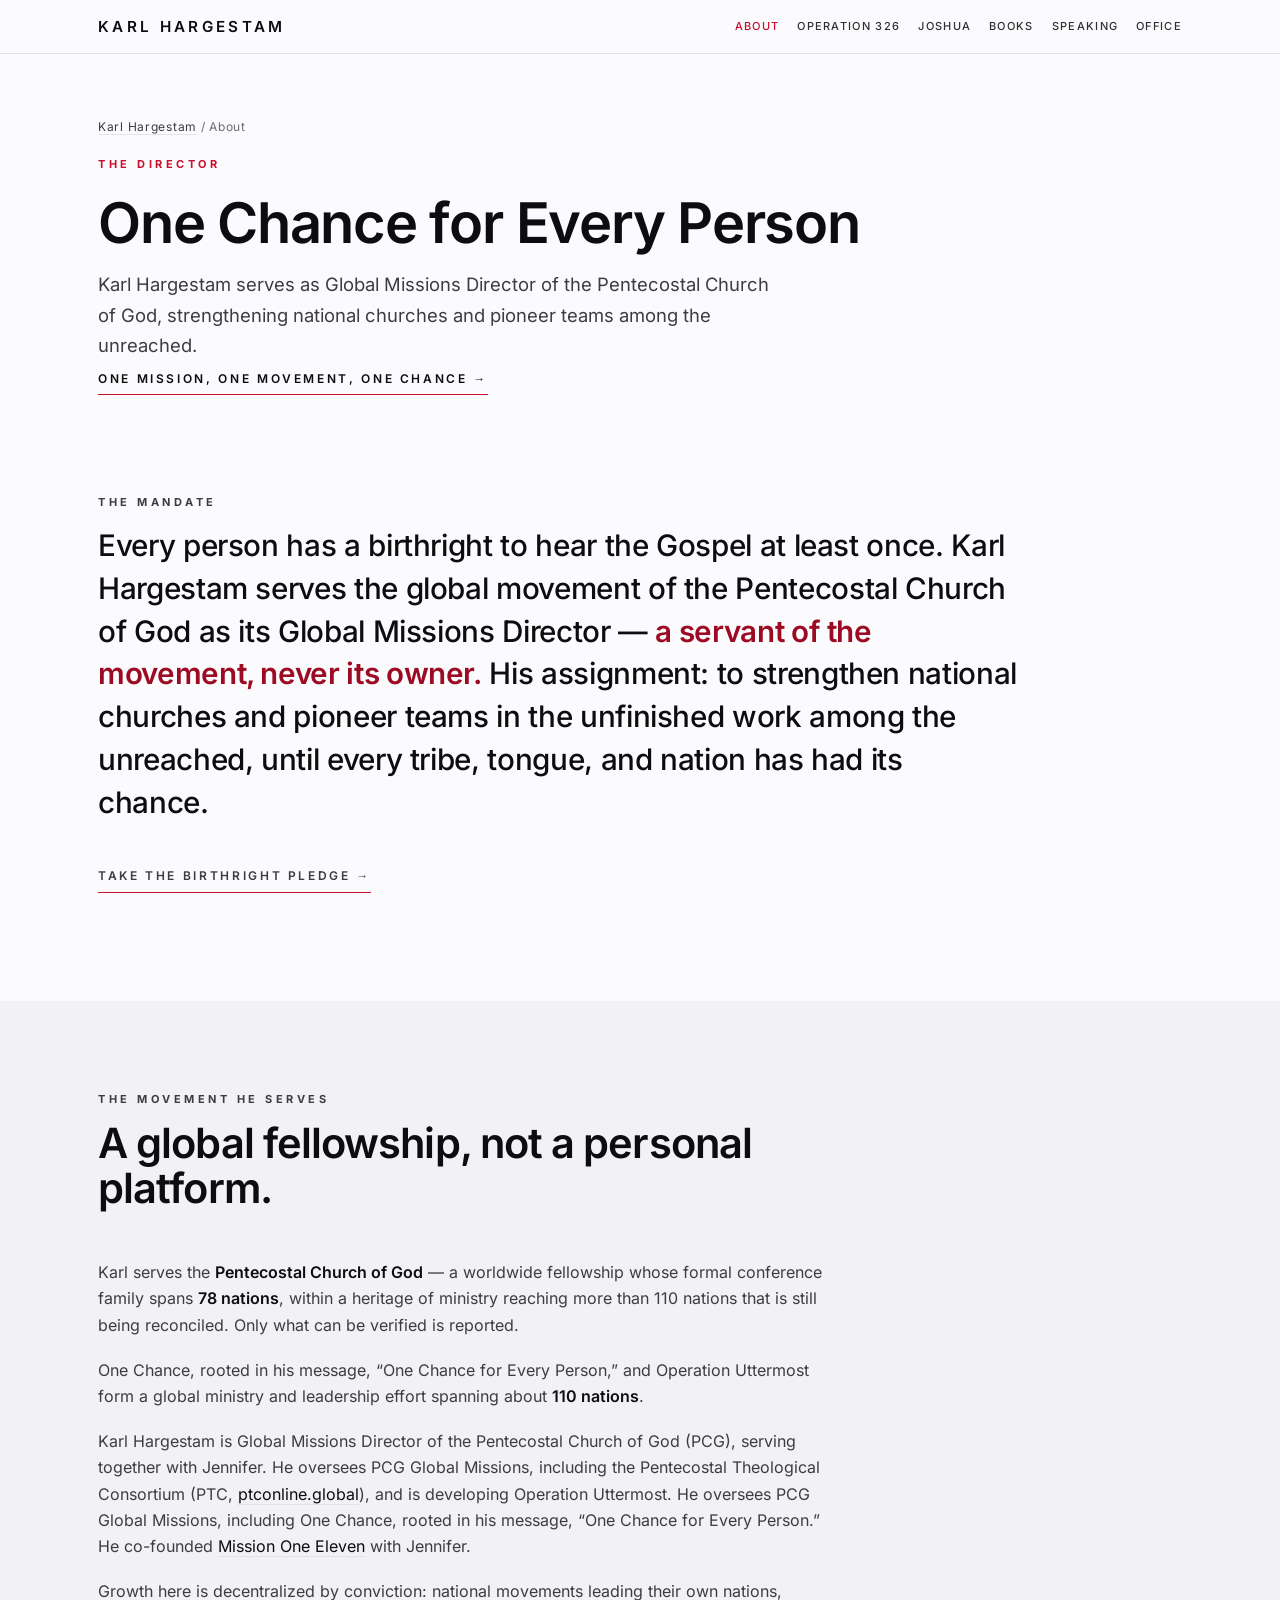
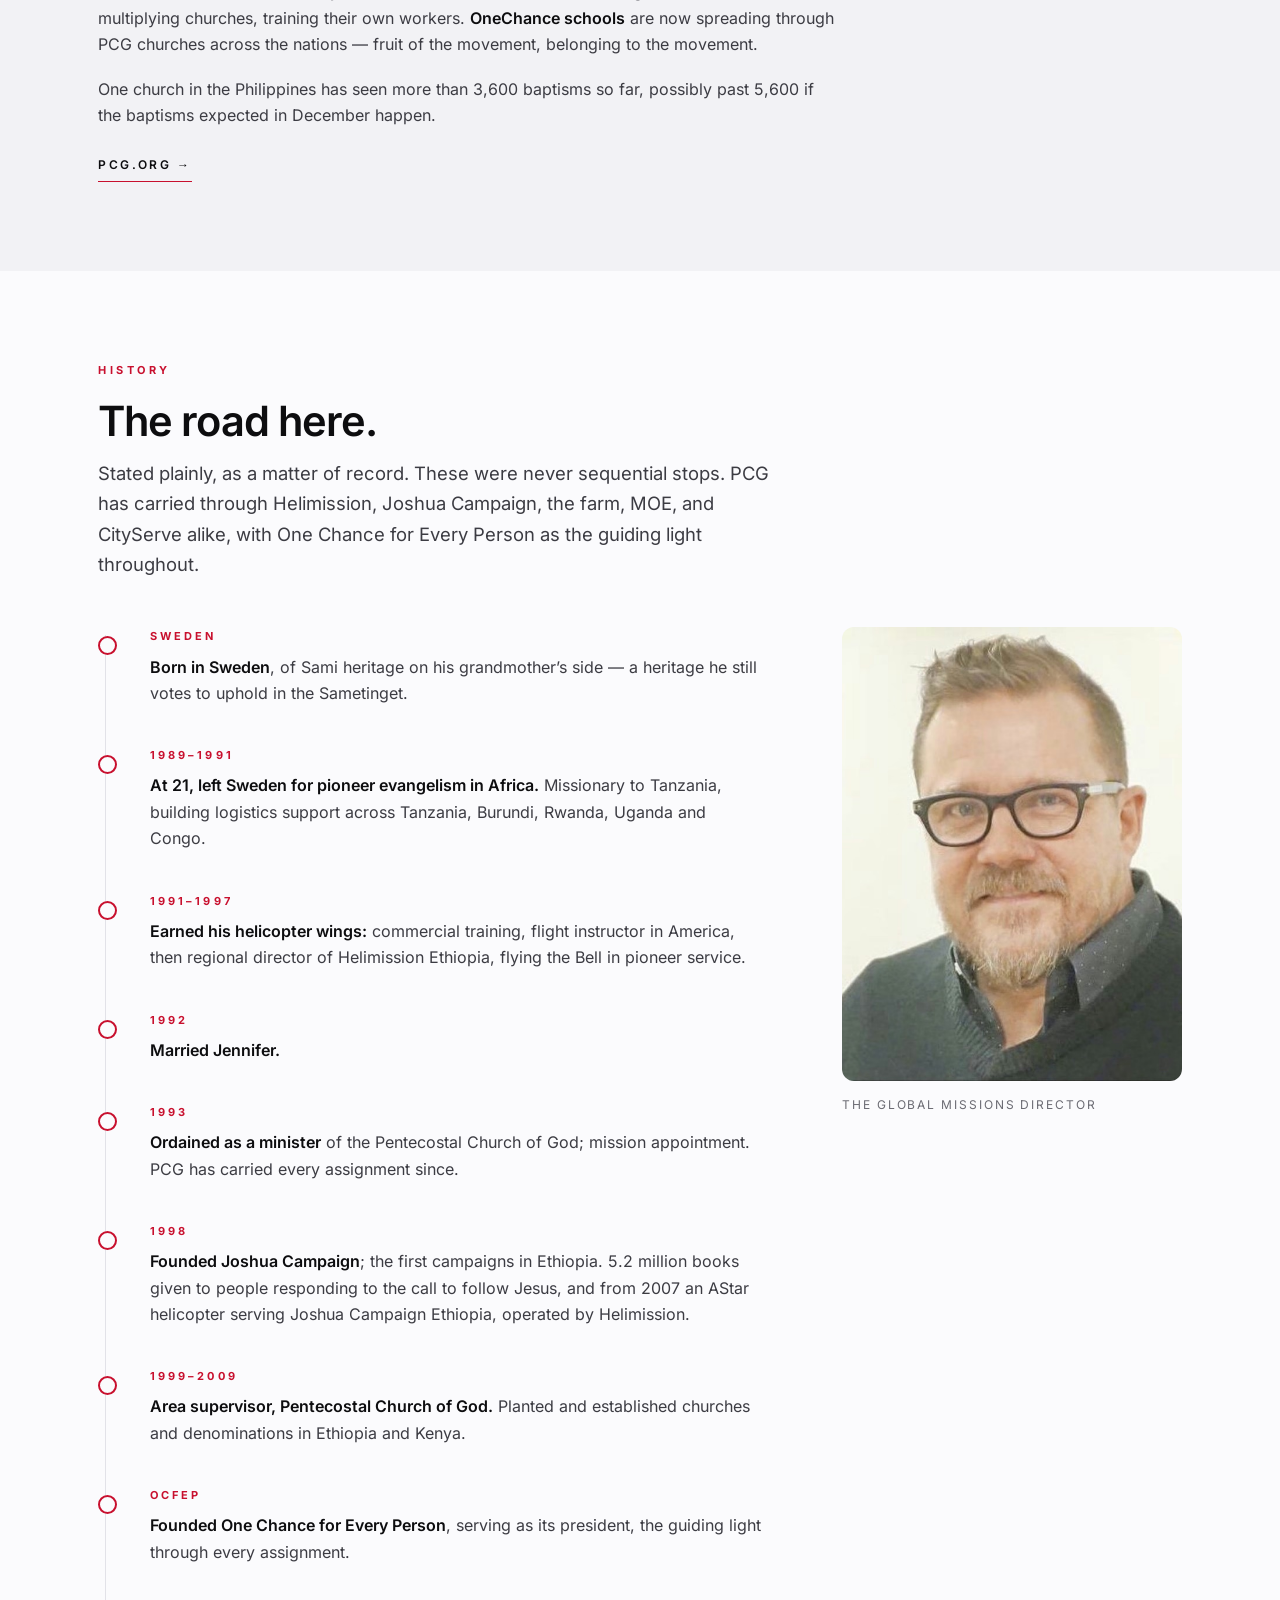
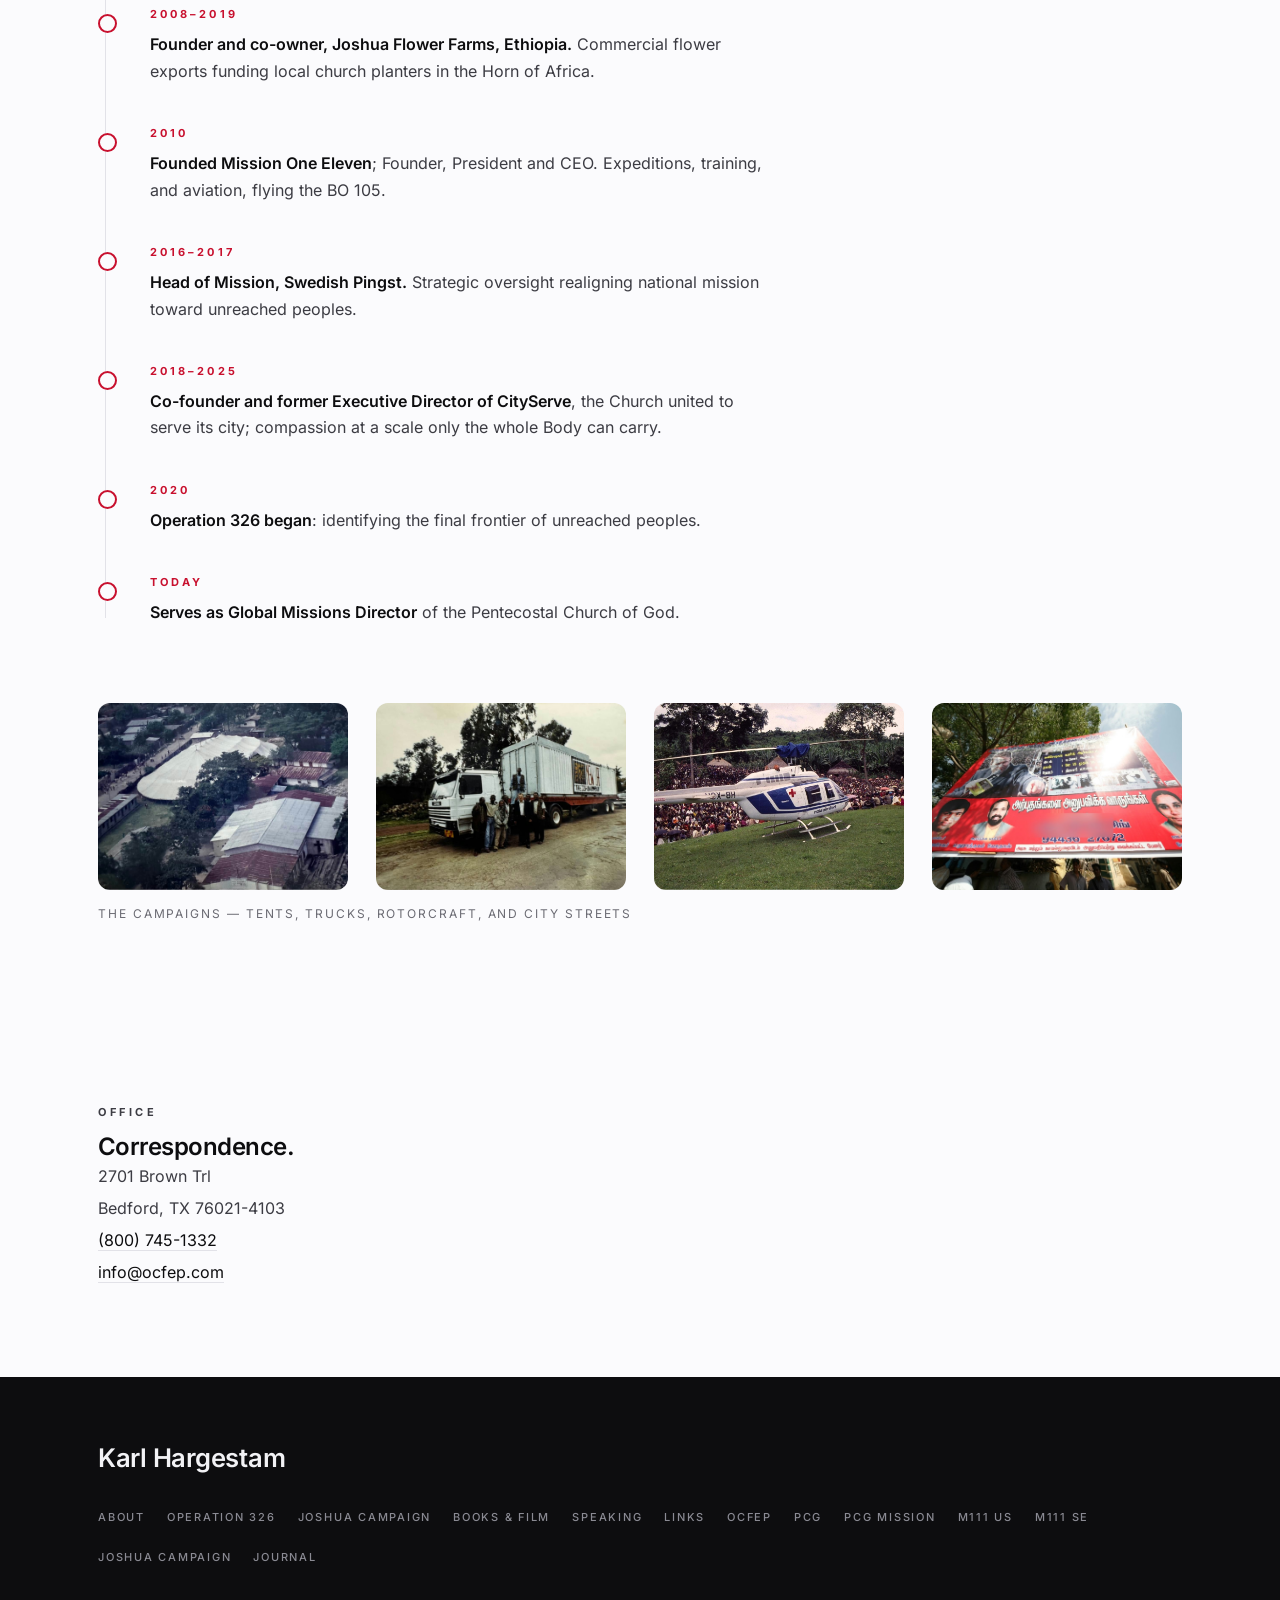
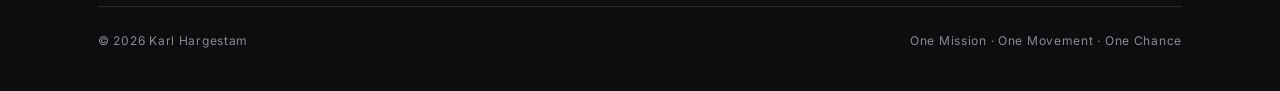
==== commit 33627ed1: "Correct Joshua Campaign figure: 5.2 million books given to people responding to the call to follow J" ====
--- a/about/index.html
+++ b/about/index.html
@@ -167,7 +167,7 @@
       <div class="tl-item reveal"><p class="when">Sweden</p><p><strong>Born in Sweden</strong>, of Sami heritage on his grandmother&rsquo;s side &mdash; a heritage he still votes to uphold in the Sametinget.</p></div>
       <div class="tl-item reveal"><p class="when">1989&ndash;1991</p><p><strong>At 21, left Sweden for pioneer evangelism in Africa.</strong> Missionary to Tanzania, building logistics support across Tanzania, Burundi, Rwanda, Uganda and Congo.</p></div>
       <div class="tl-item reveal"><p class="when">1991&ndash;1997</p><p><strong>Earned his helicopter wings:</strong> commercial training, flight instructor in America, then regional director of Helimission Ethiopia, flying the Bell in pioneer service.</p></div><div class="tl-item reveal"><p class="when">1992</p><p><strong>Married Jennifer.</strong></p></div><div class="tl-item reveal"><p class="when">1993</p><p><strong>Ordained as a minister</strong> of the Pentecostal Church of God; mission appointment. PCG has carried every assignment since.</p></div>
-      <div class="tl-item reveal"><p class="when">1998</p><p><strong>Founded Joshua Campaign</strong>; the first campaigns in Ethiopia. 4.2 million recorded decisions for Christ, and from 2007 an AStar helicopter serving Joshua Campaign Ethiopia, operated by Helimission.</p></div><div class="tl-item reveal"><p class="when">1999&ndash;2009</p><p><strong>Area supervisor, Pentecostal Church of God.</strong> Planted and established churches and denominations in Ethiopia and Kenya.</p></div>
+      <div class="tl-item reveal"><p class="when">1998</p><p><strong>Founded Joshua Campaign</strong>; the first campaigns in Ethiopia. 5.2 million books given to people responding to the call to follow Jesus, and from 2007 an AStar helicopter serving Joshua Campaign Ethiopia, operated by Helimission.</p></div><div class="tl-item reveal"><p class="when">1999&ndash;2009</p><p><strong>Area supervisor, Pentecostal Church of God.</strong> Planted and established churches and denominations in Ethiopia and Kenya.</p></div>
       <div class="tl-item reveal"><p class="when">OCFEP</p><p><strong>Founded One Chance for Every Person</strong>, serving as its president, the guiding light through every assignment.</p></div>
       <div class="tl-item reveal"><p class="when">2008&ndash;2019</p><p><strong>Founder and co-owner, Joshua Flower Farms, Ethiopia.</strong> Commercial flower exports funding local church planters in the Horn of Africa.</p></div><div class="tl-item reveal"><p class="when">2010</p><p><strong>Founded Mission One Eleven</strong>; Founder, President and CEO. Expeditions, training, and aviation, flying the BO&nbsp;105.</p></div><div class="tl-item reveal"><p class="when">2016&ndash;2017</p><p><strong>Head of Mission, Swedish Pingst.</strong> Strategic oversight realigning national mission toward unreached peoples.</p></div>
       <div class="tl-item reveal"><p class="when">2018&ndash;2025</p><p><strong>Co-founder and former Executive Director of CityServe</strong>, the Church united to serve its city; compassion at a scale only the whole Body can carry.</p></div>
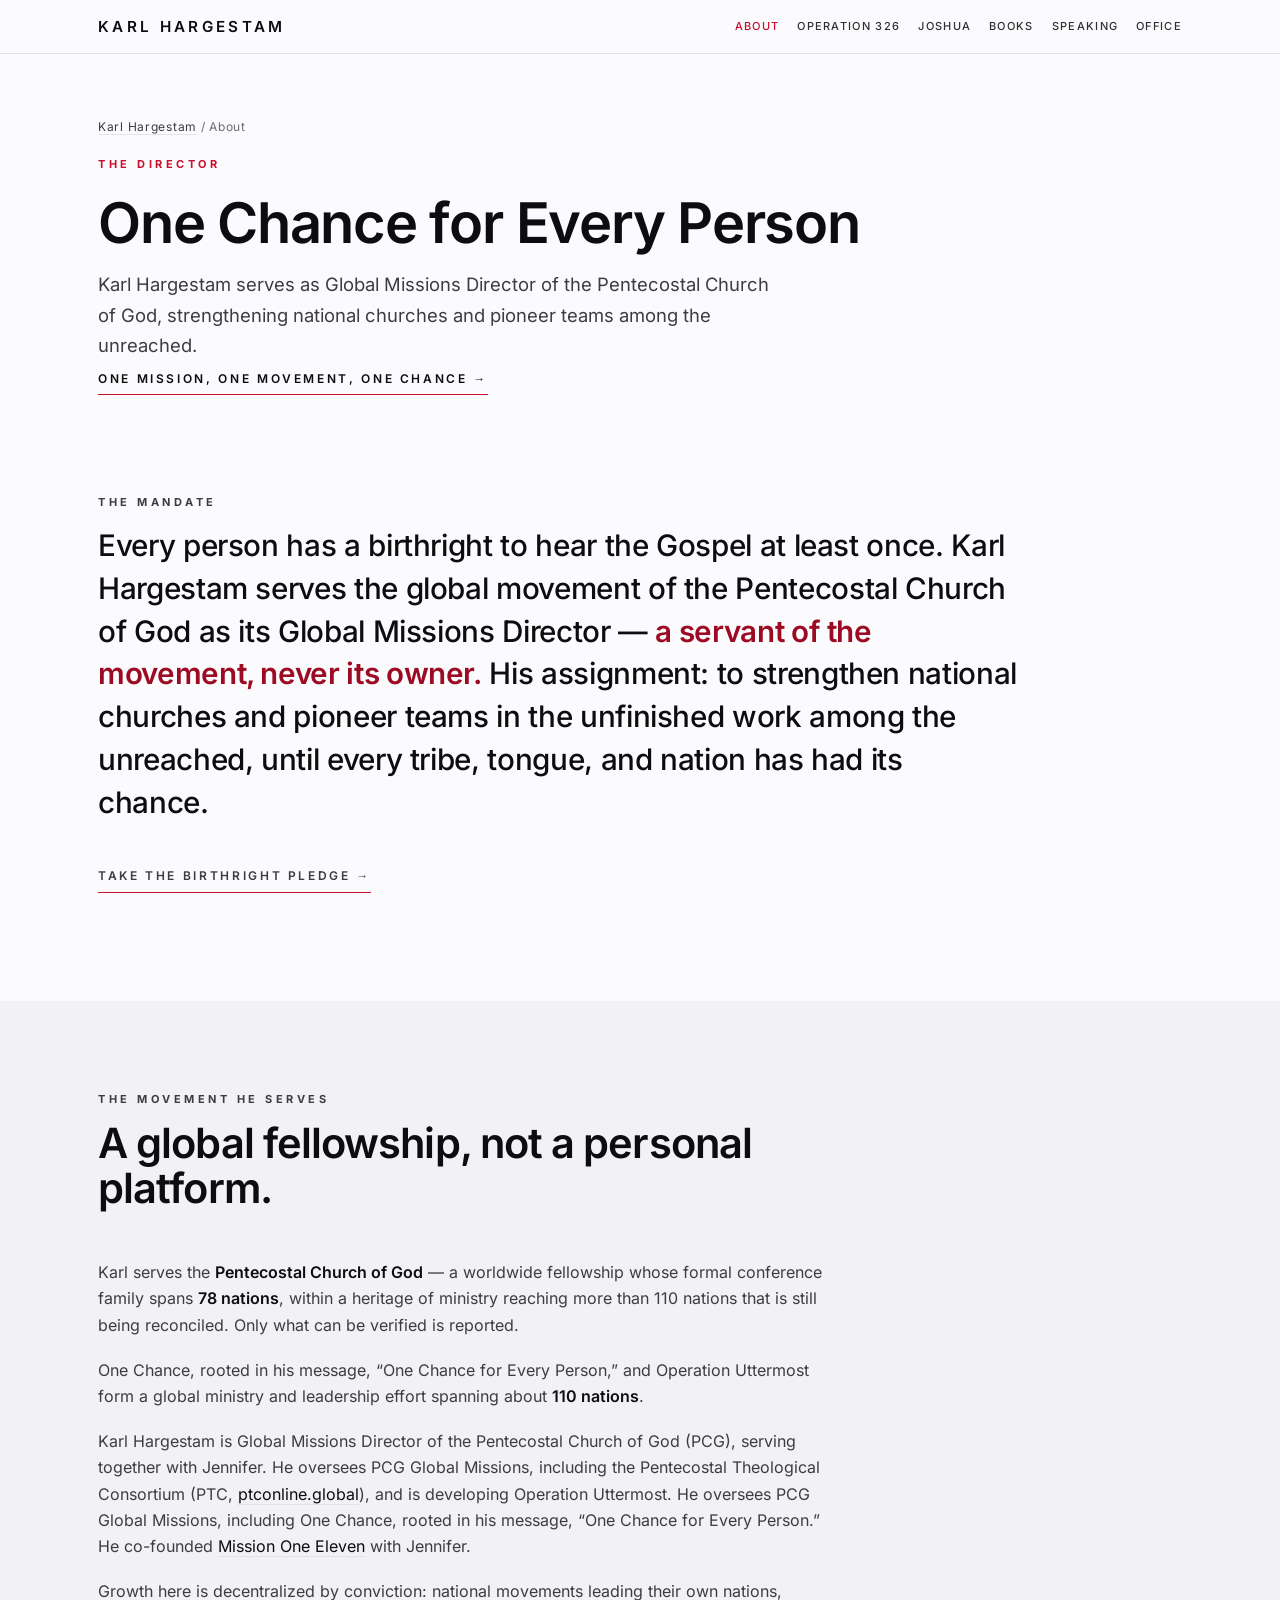
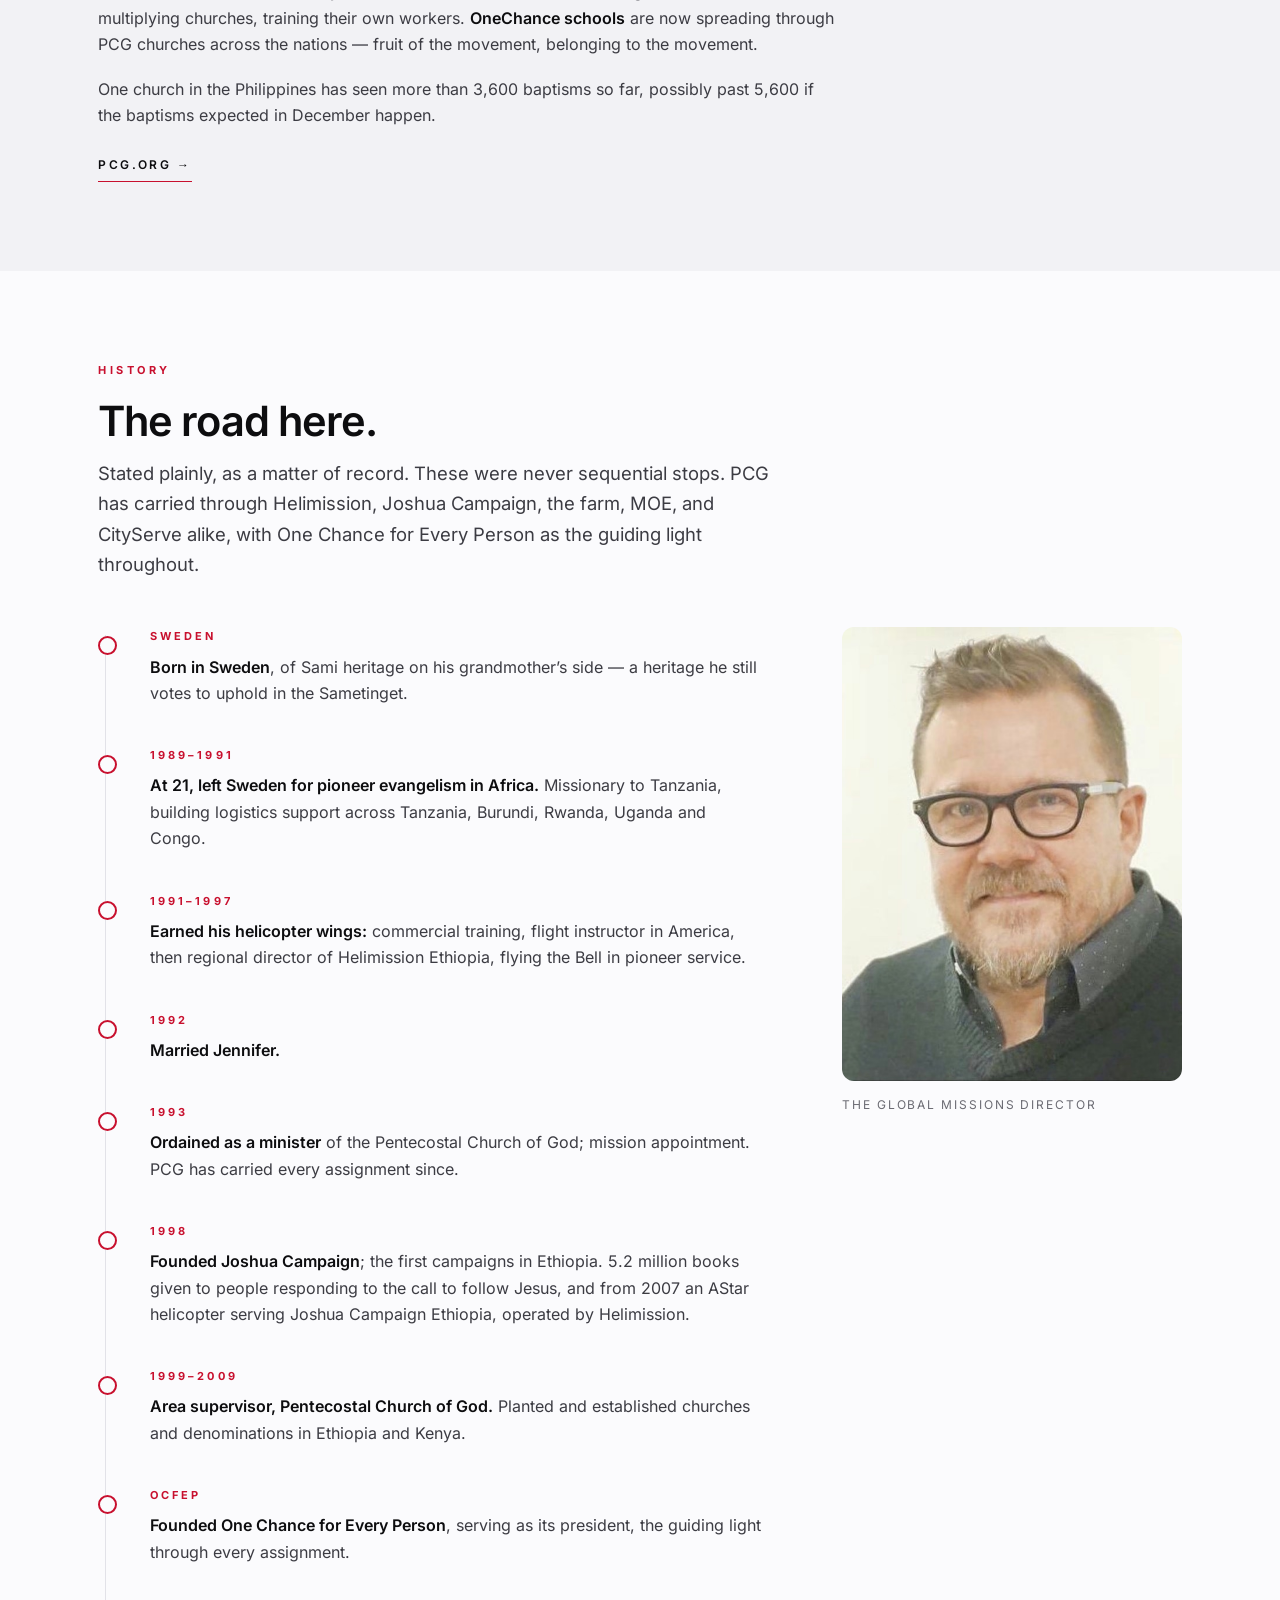
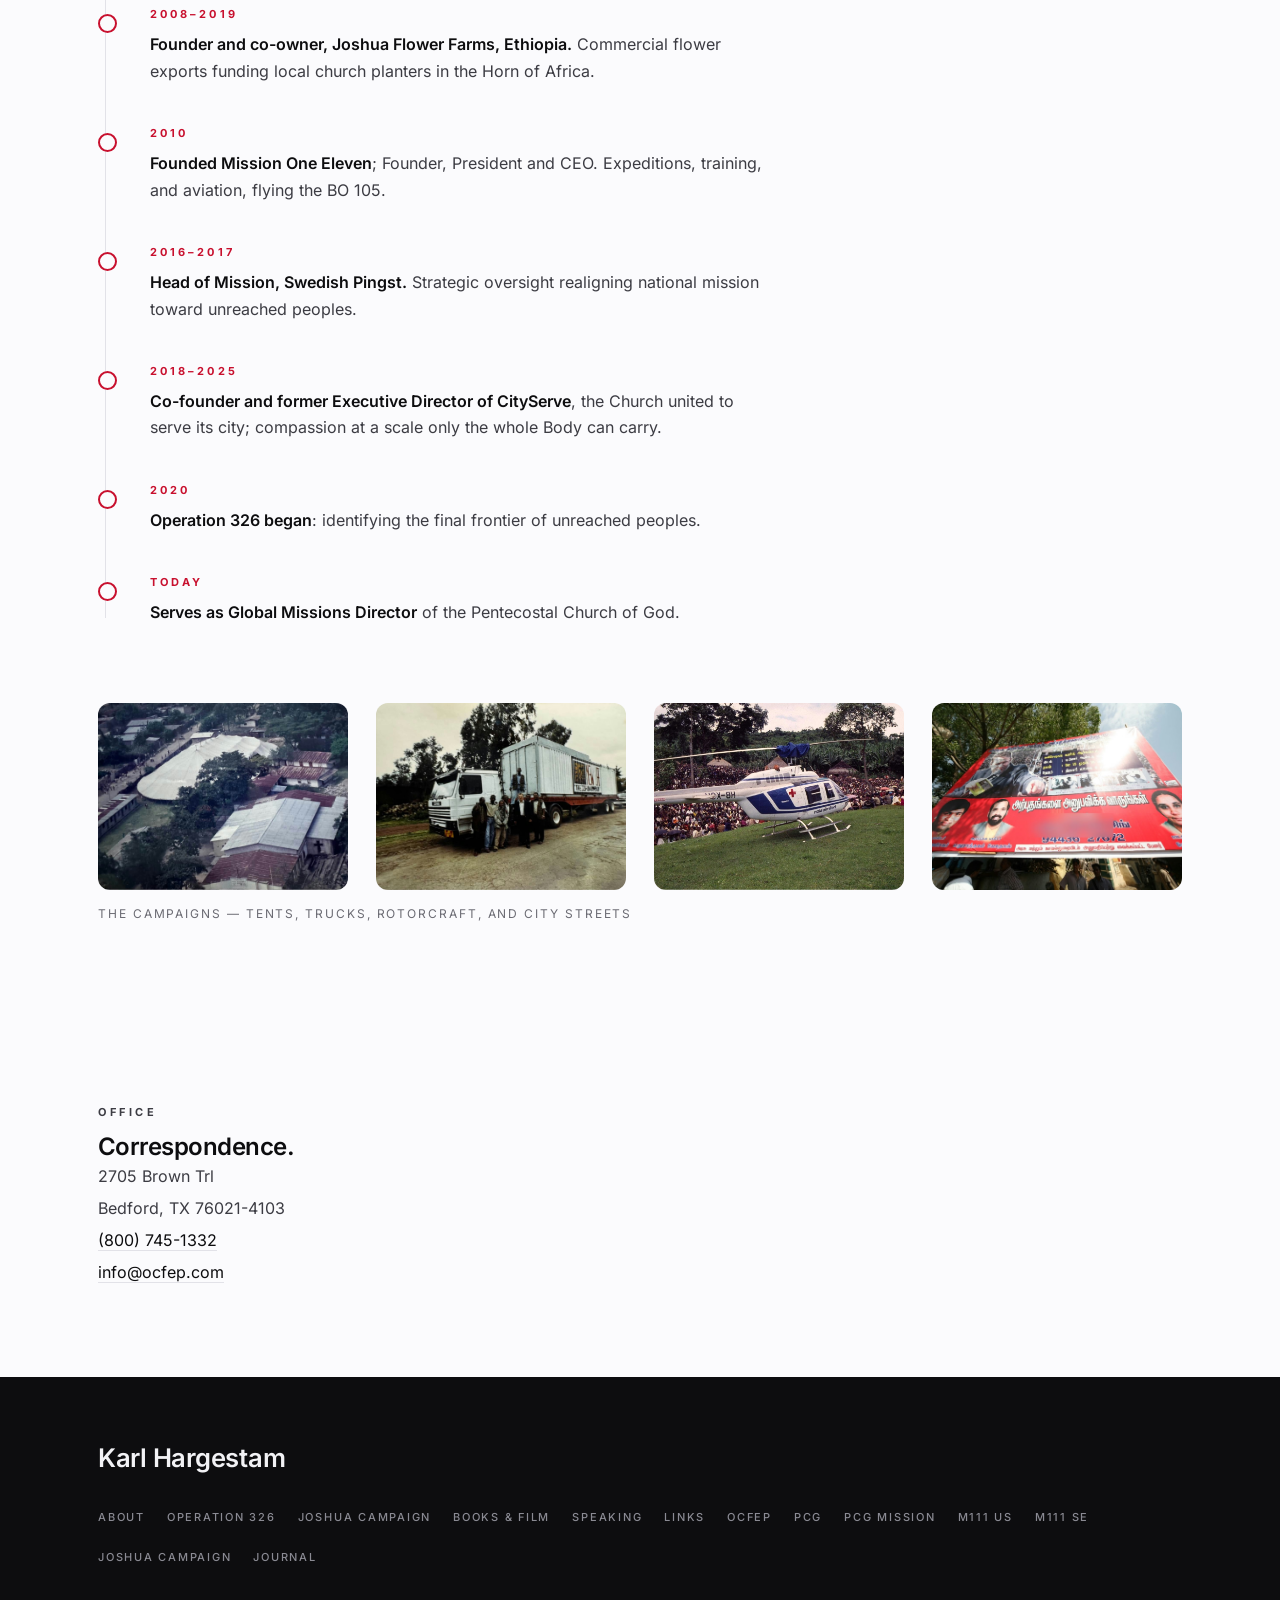
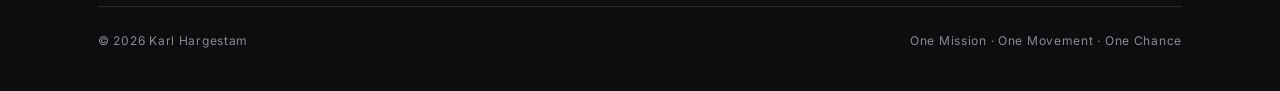
==== commit aa9faad9: "Address 2705 Brown Trail; add Vercel Web Analytics (free Hobby tier)" ====
--- a/about/index.html
+++ b/about/index.html
@@ -69,7 +69,7 @@
   "url": "https://www.pcgmission.org/",
   "address": {
     "@type": "PostalAddress",
-    "streetAddress": "2701 Brown Trl",
+    "streetAddress": "2705 Brown Trl",
     "addressLocality": "Bedford",
     "addressRegion": "TX",
     "postalCode": "76021-4103",
@@ -120,6 +120,8 @@
   ]
 }
 </script>
+  <script>window.va=window.va||function(){(window.vaq=window.vaq||[]).push(arguments)};</script>
+  <script defer src="/_vercel/insights/script.js"></script>
 </head>
 <body>
 <noscript><style>.reveal{opacity:1;transform:none}</style></noscript>
@@ -195,7 +197,7 @@
     <p class="kicker">Office</p>
     <h2>Correspondence.</h2>
     <address>
-      2701 Brown Trl<br>
+      2705 Brown Trl<br>
       Bedford, TX 76021-4103<br>
       <a href="tel:+18007451332">(800) 745-1332</a><br>
       <a href="mailto:info@ocfep.com">info@ocfep.com</a>
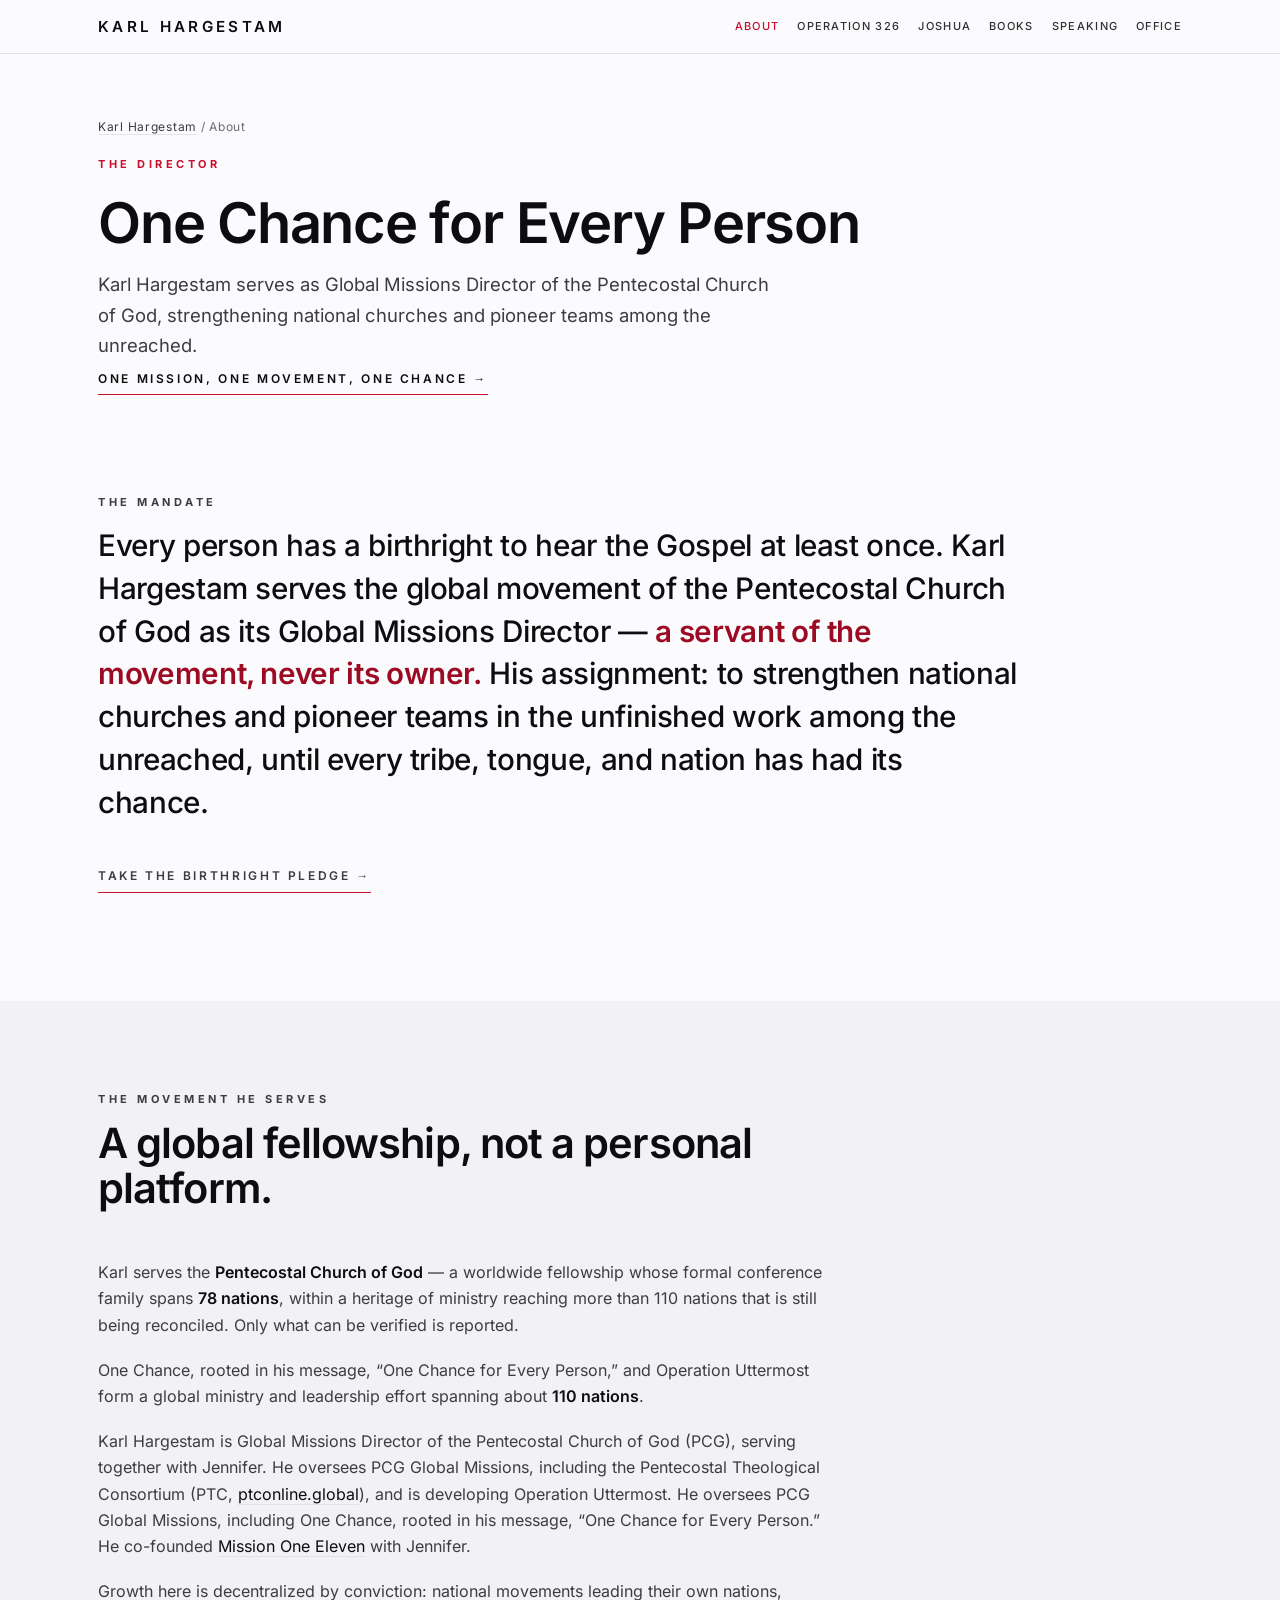
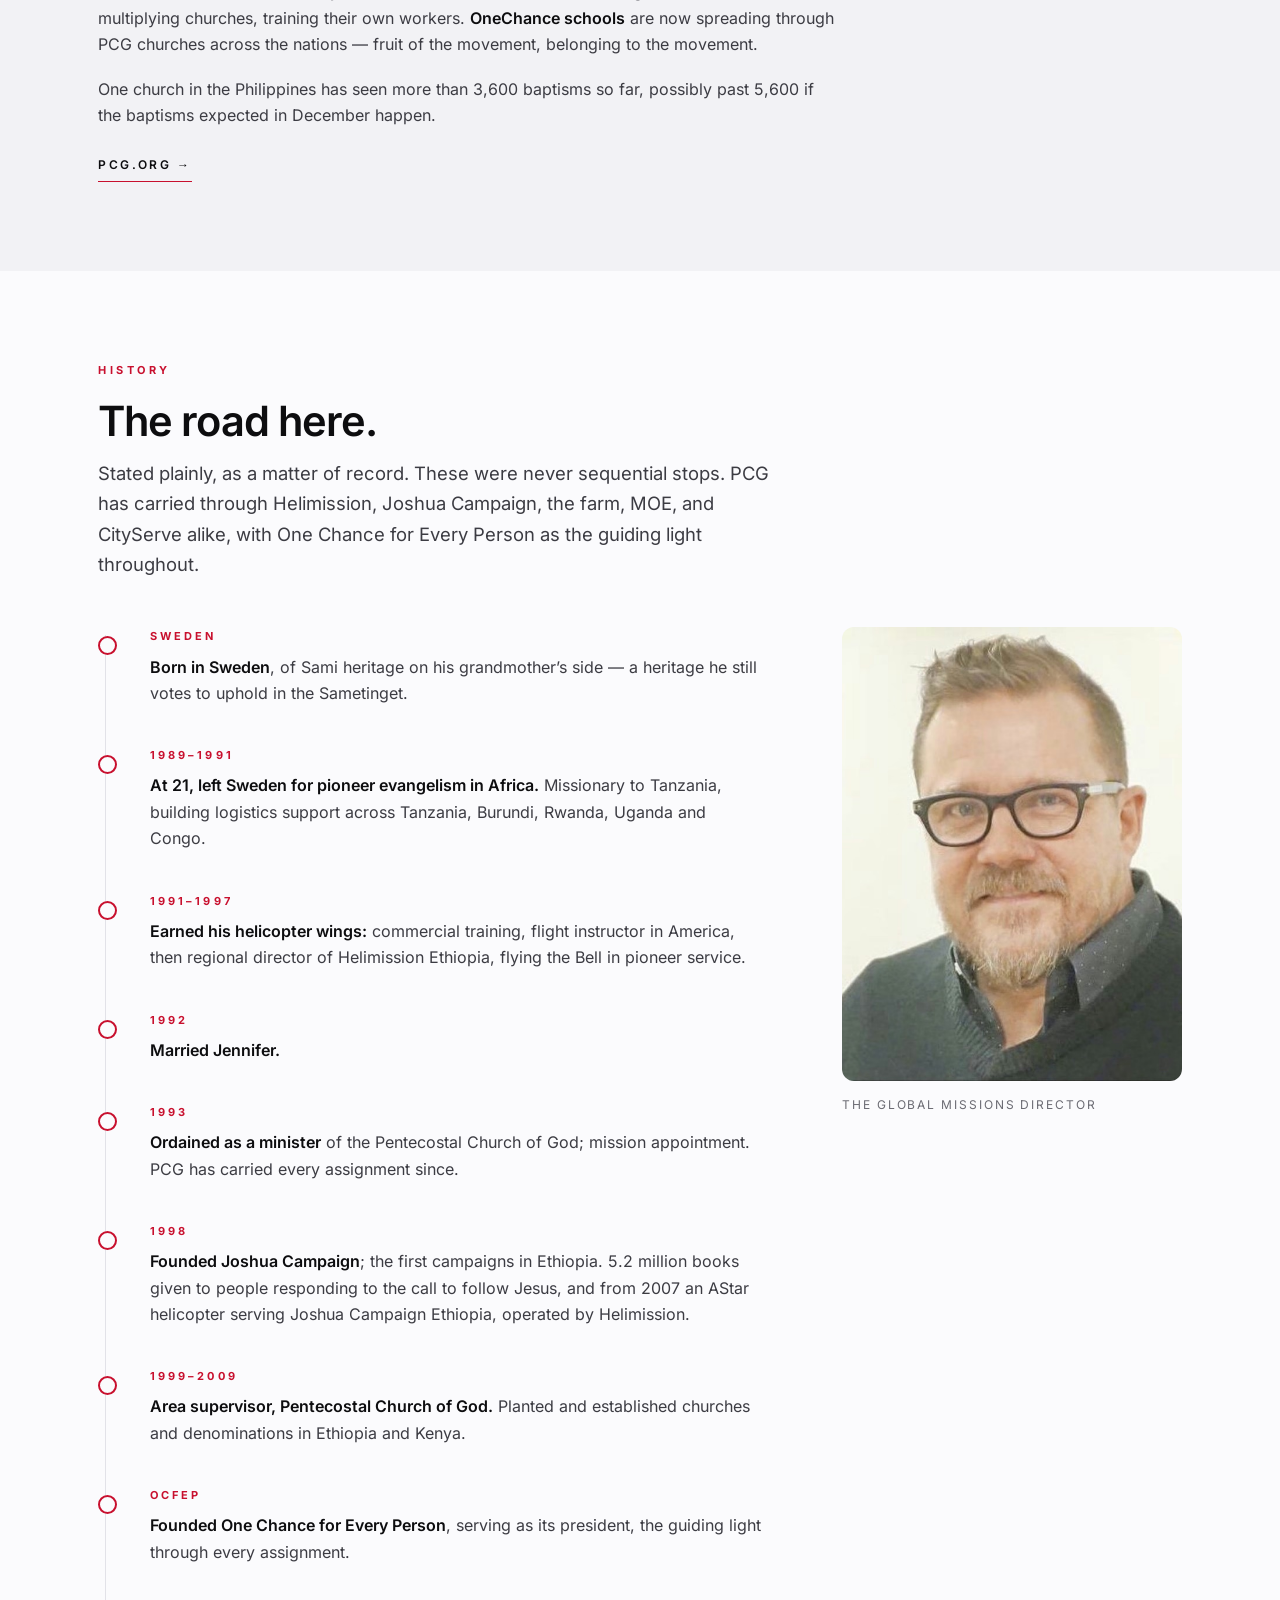
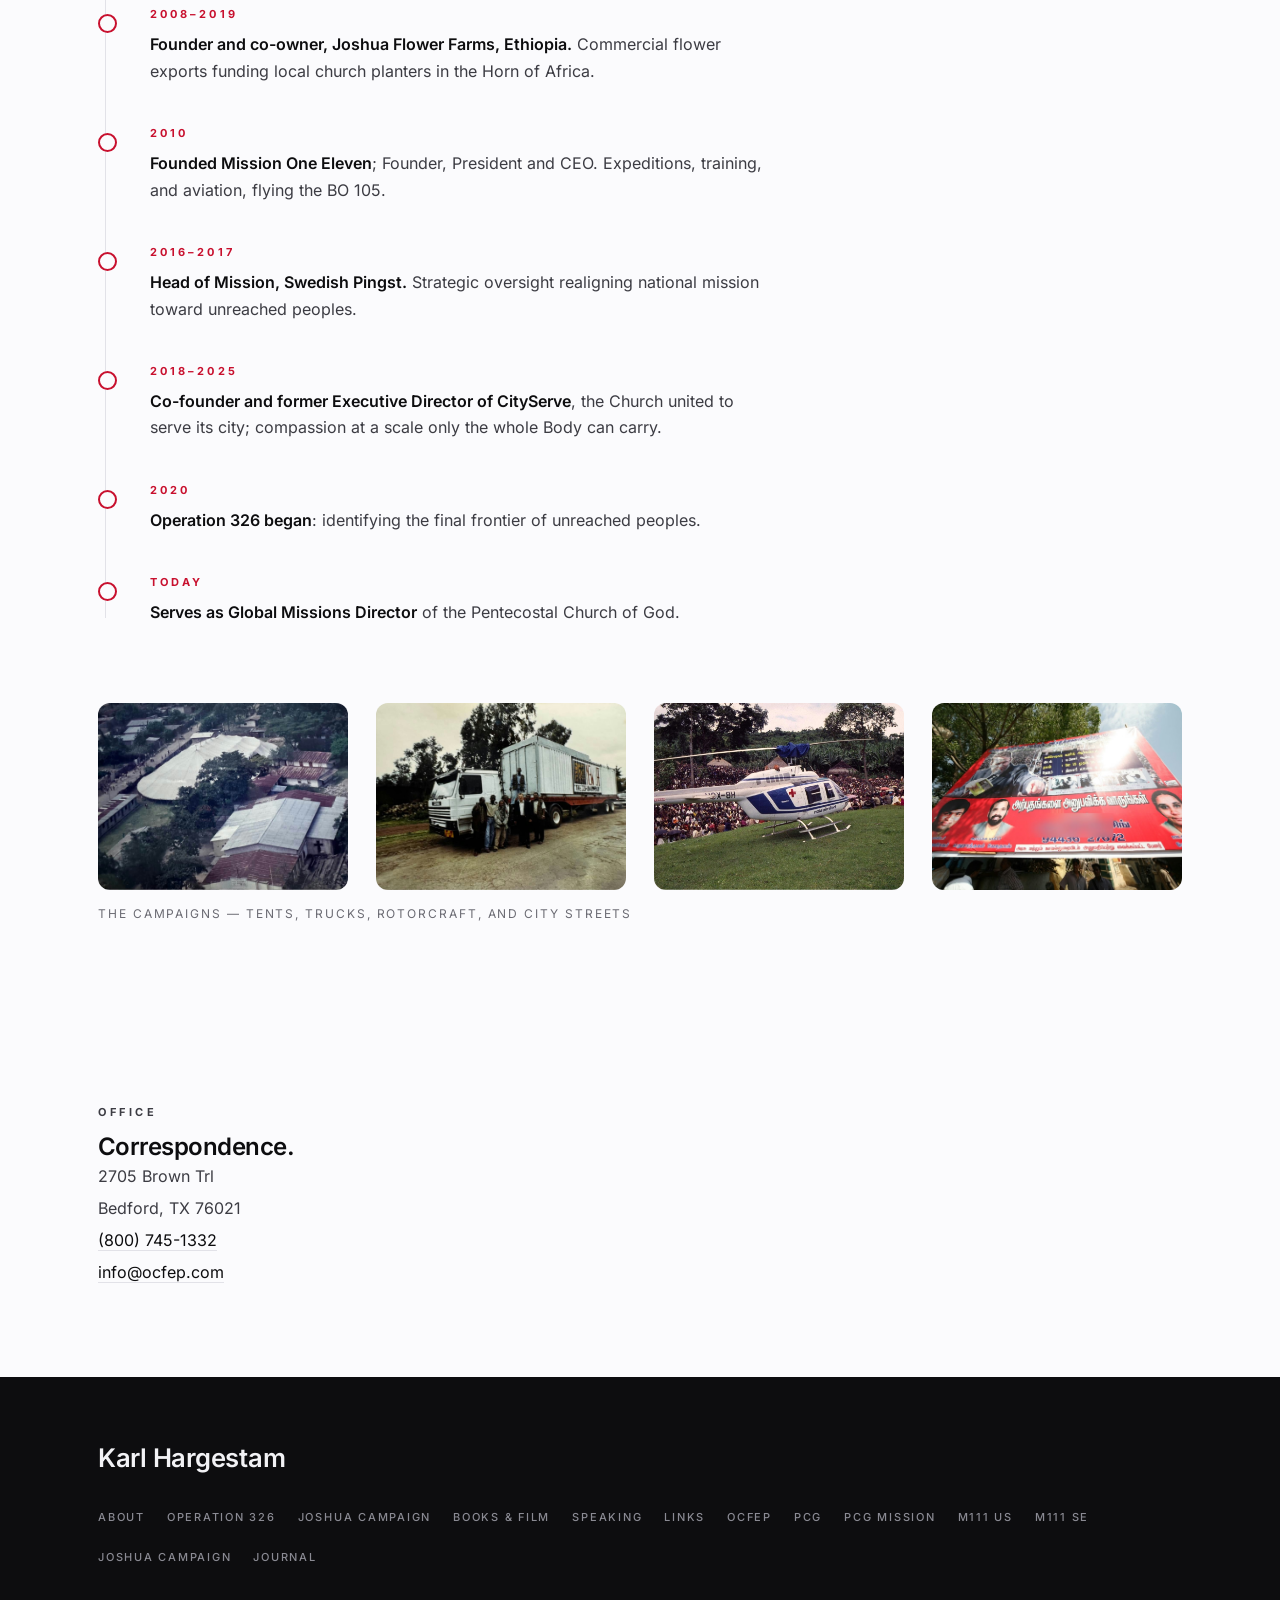
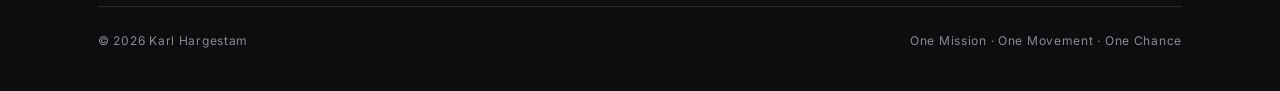
==== commit ace35b0f: "Site check: approve 2705 Brown Trl, allow platform /_vercel/ scripts; ZIP 76021" ====
--- a/about/index.html
+++ b/about/index.html
@@ -72,7 +72,7 @@
     "streetAddress": "2705 Brown Trl",
     "addressLocality": "Bedford",
     "addressRegion": "TX",
-    "postalCode": "76021-4103",
+    "postalCode": "76021",
     "addressCountry": "US"
   }
 }
@@ -198,7 +198,7 @@
     <h2>Correspondence.</h2>
     <address>
       2705 Brown Trl<br>
-      Bedford, TX 76021-4103<br>
+      Bedford, TX 76021<br>
       <a href="tel:+18007451332">(800) 745-1332</a><br>
       <a href="mailto:info@ocfep.com">info@ocfep.com</a>
     </address>
